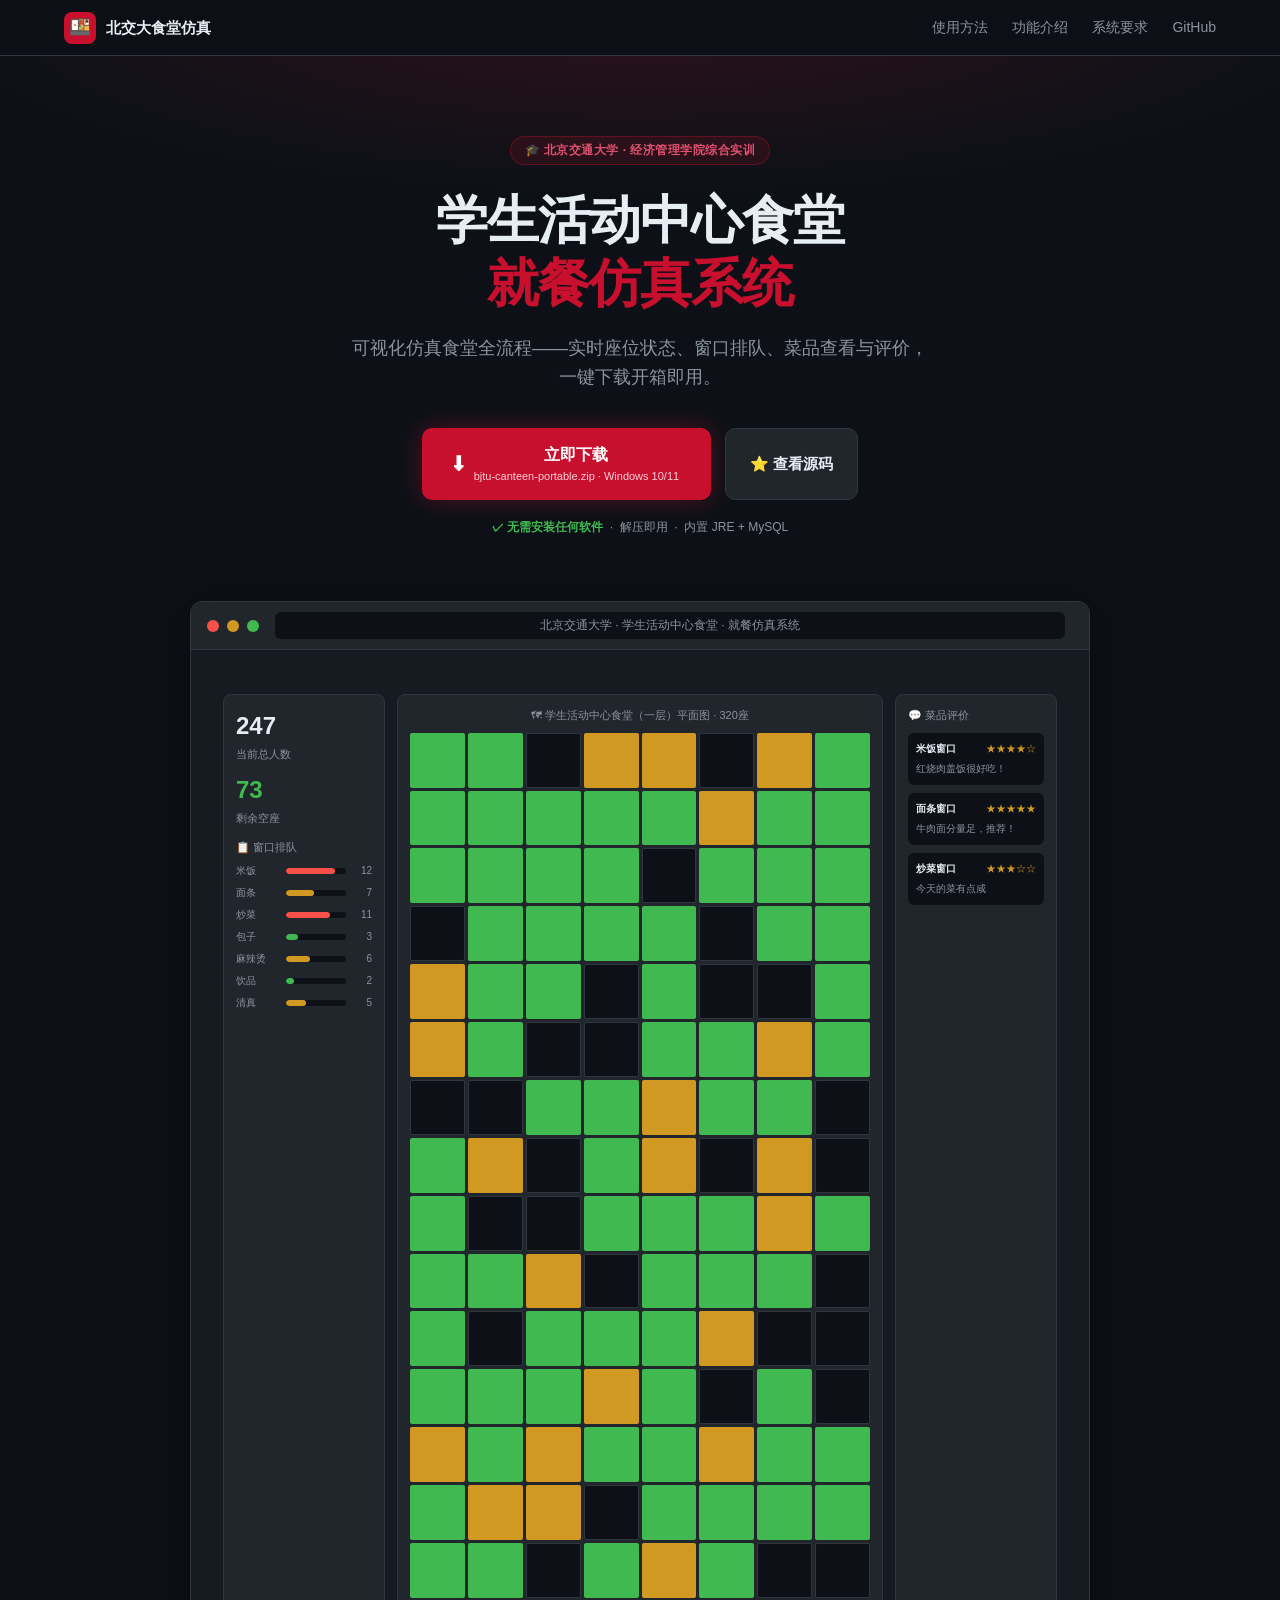
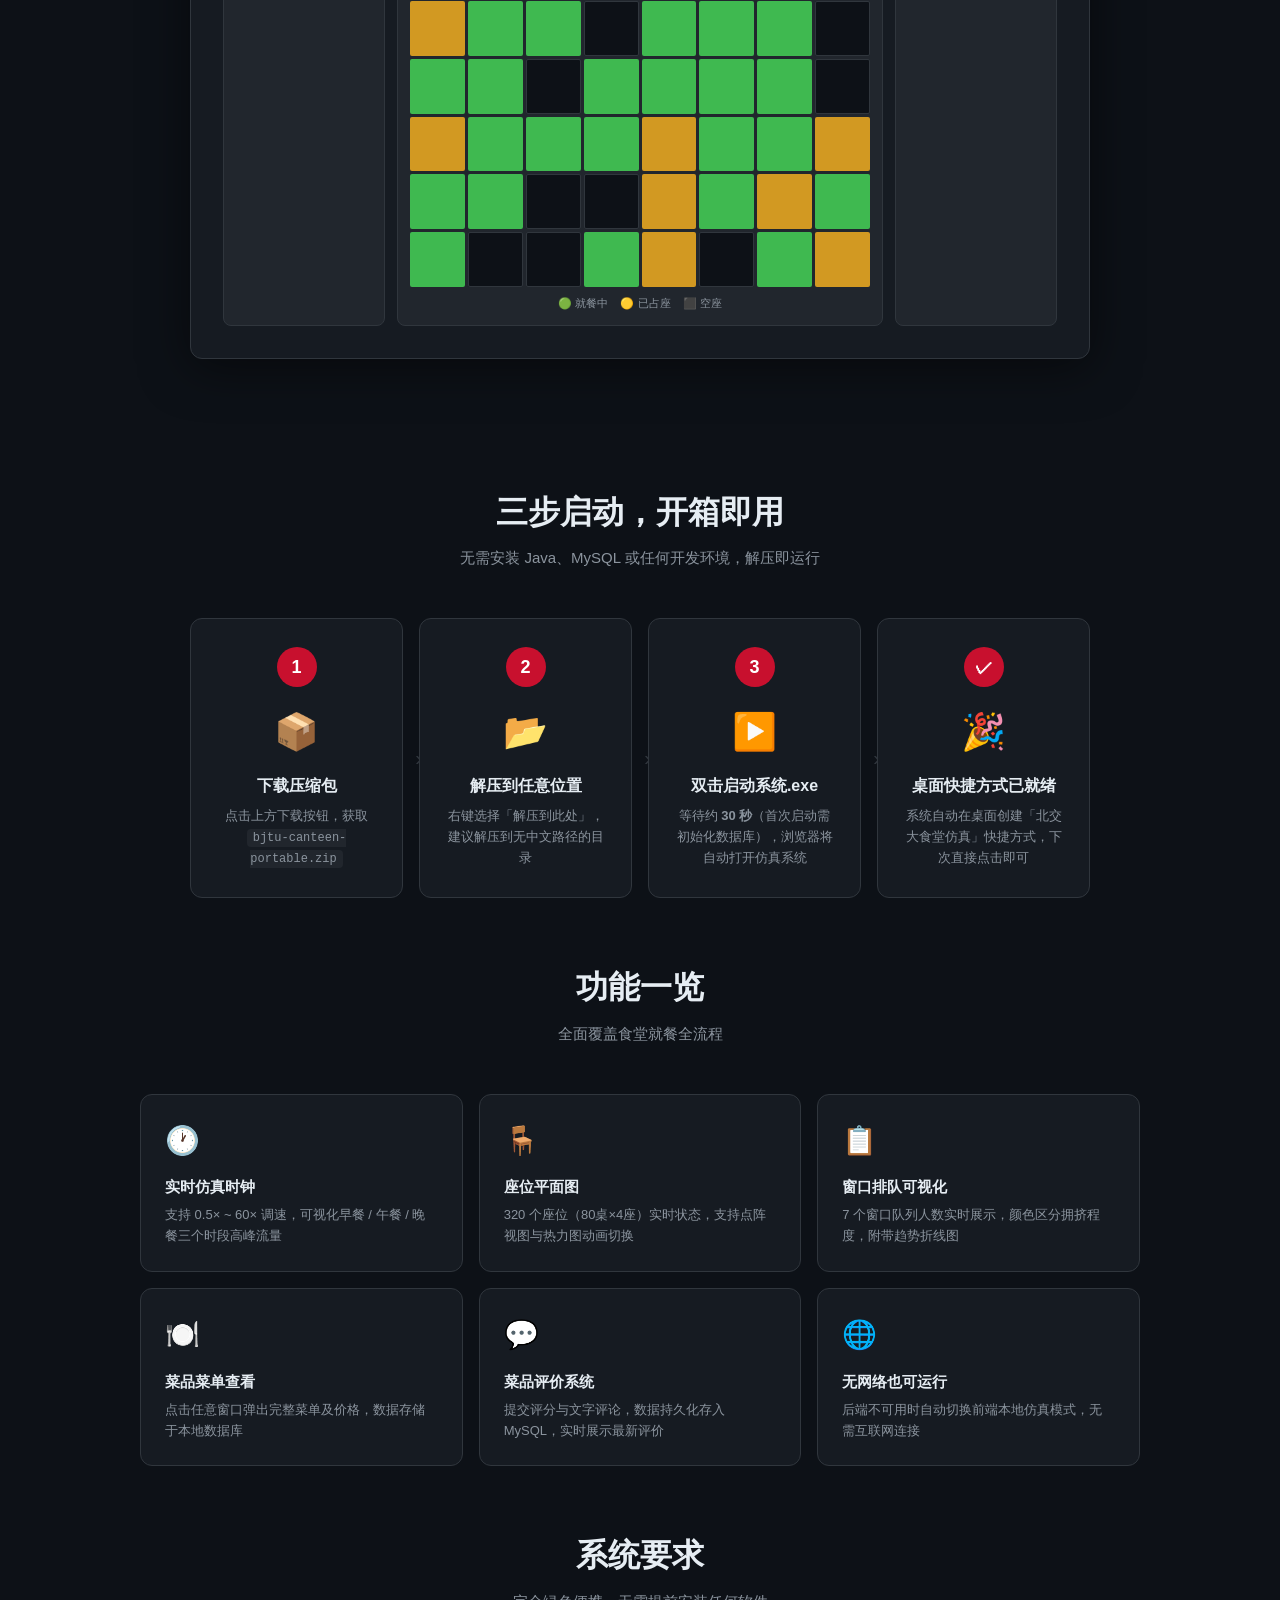
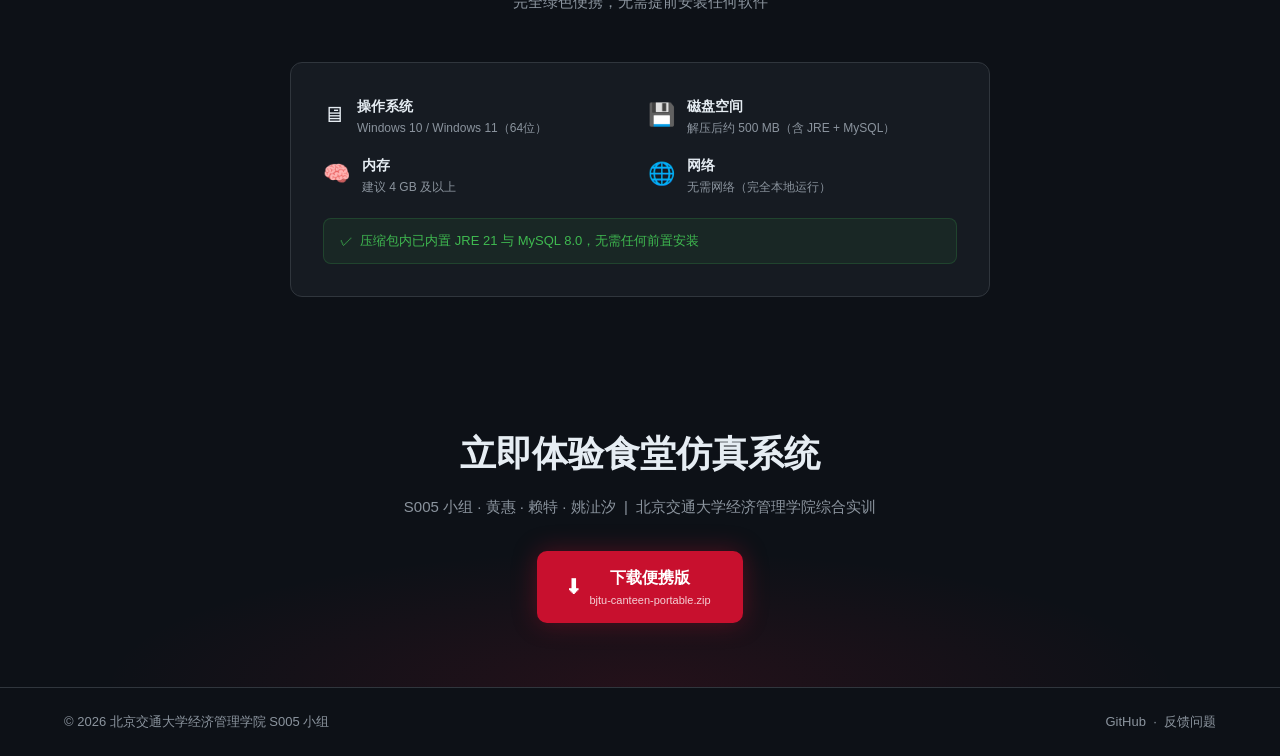
==== docs/index.html @ 31e23d07 "feat: add GitHub Pages download site, C# exe launcher, and Docker/portable deployment - docs/index.h" ====
<!DOCTYPE html>
<html lang="zh-CN">
<head>
<meta charset="UTF-8">
<meta name="viewport" content="width=device-width, initial-scale=1.0">
<title>北京交通大学食堂仿真系统 · 下载</title>
<style>
*, *::before, *::after { box-sizing: border-box; margin: 0; padding: 0; }

:root {
  --red:    #c8102e;
  --red-dk: #a00d25;
  --blue:   #1a3a6b;
  --bg:     #0d1117;
  --bg2:    #161b22;
  --bg3:    #21262d;
  --border: #30363d;
  --text:   #e6edf3;
  --sub:    #8b949e;
  --green:  #3fb950;
  --yellow: #d29922;
}

html { scroll-behavior: smooth; }
body {
  background: var(--bg);
  color: var(--text);
  font-family: -apple-system, "Microsoft YaHei", "PingFang SC", sans-serif;
  line-height: 1.6;
  min-height: 100vh;
}

/* ── 顶部导航 ── */
nav {
  position: sticky; top: 0; z-index: 100;
  background: rgba(13,17,23,0.88);
  backdrop-filter: blur(12px);
  border-bottom: 1px solid var(--border);
  padding: 0 5%;
  display: flex; align-items: center; justify-content: space-between;
  height: 56px;
}
.nav-logo { display: flex; align-items: center; gap: 10px; text-decoration: none; }
.nav-logo-icon {
  width: 32px; height: 32px; border-radius: 8px;
  background: var(--red);
  display: flex; align-items: center; justify-content: center;
  font-size: 18px;
}
.nav-logo-text { font-size: 15px; font-weight: 700; color: var(--text); }
.nav-links { display: flex; gap: 24px; }
.nav-links a { color: var(--sub); text-decoration: none; font-size: 14px; transition: color .2s; }
.nav-links a:hover { color: var(--text); }

/* ── Hero ── */
.hero {
  padding: 80px 5% 64px;
  text-align: center;
  background: radial-gradient(ellipse 80% 50% at 50% -10%, rgba(200,16,46,0.18) 0%, transparent 70%);
}
.hero-badge {
  display: inline-flex; align-items: center; gap: 6px;
  background: rgba(200,16,46,0.12);
  border: 1px solid rgba(200,16,46,0.35);
  color: #e05070;
  padding: 4px 14px; border-radius: 20px;
  font-size: 12px; font-weight: 600; letter-spacing: .5px;
  margin-bottom: 24px;
}
.hero h1 {
  font-size: clamp(28px, 5vw, 52px);
  font-weight: 800;
  letter-spacing: -1px;
  line-height: 1.2;
  margin-bottom: 20px;
}
.hero h1 span { color: var(--red); }
.hero-sub {
  color: var(--sub);
  font-size: clamp(14px, 2vw, 18px);
  max-width: 580px; margin: 0 auto 36px;
}
.hero-actions { display: flex; gap: 14px; justify-content: center; flex-wrap: wrap; }

.btn-dl {
  display: inline-flex; align-items: center; gap: 10px;
  background: var(--red);
  color: #fff;
  padding: 14px 32px; border-radius: 10px;
  font-size: 16px; font-weight: 700;
  text-decoration: none;
  transition: background .2s, transform .15s, box-shadow .2s;
  box-shadow: 0 0 24px rgba(200,16,46,0.35);
}
.btn-dl:hover {
  background: var(--red-dk);
  transform: translateY(-2px);
  box-shadow: 0 4px 32px rgba(200,16,46,0.5);
}
.btn-dl .dl-icon { font-size: 20px; }
.btn-dl small { display: block; font-size: 11px; font-weight: 400; opacity: .8; margin-top: 1px; }

.btn-src {
  display: inline-flex; align-items: center; gap: 8px;
  background: var(--bg3);
  border: 1px solid var(--border);
  color: var(--text);
  padding: 14px 24px; border-radius: 10px;
  font-size: 15px; font-weight: 600;
  text-decoration: none;
  transition: background .2s, border-color .2s;
}
.btn-src:hover { background: #2d333b; border-color: #58a6ff; }

.hero-note {
  margin-top: 18px;
  color: var(--sub); font-size: 12px;
}
.hero-note span { color: var(--green); font-weight: 600; }

/* ── 截图 / 预览区 ── */
.preview {
  padding: 0 5% 64px;
  display: flex; justify-content: center;
}
.preview-wrap {
  width: 100%; max-width: 900px;
  border: 1px solid var(--border);
  border-radius: 12px;
  overflow: hidden;
  background: var(--bg2);
  box-shadow: 0 8px 48px rgba(0,0,0,0.5);
}
.preview-bar {
  background: var(--bg3);
  padding: 10px 16px;
  display: flex; align-items: center; gap: 8px;
  border-bottom: 1px solid var(--border);
}
.dot-red   { width: 12px; height: 12px; border-radius: 50%; background: #f85149; }
.dot-yel   { width: 12px; height: 12px; border-radius: 50%; background: #d29922; }
.dot-grn   { width: 12px; height: 12px; border-radius: 50%; background: #3fb950; }
.preview-url {
  flex: 1; background: var(--bg); border-radius: 6px;
  padding: 4px 12px; font-size: 12px; color: var(--sub);
  text-align: center; margin: 0 8px;
}
.preview-body {
  padding: 32px;
  font-size: 13px; color: var(--sub);
  text-align: center;
}
.sim-demo {
  display: grid;
  grid-template-columns: 1fr 3fr 1fr;
  gap: 12px; margin-top: 12px;
  text-align: left;
}
.demo-panel {
  background: var(--bg3);
  border: 1px solid var(--border);
  border-radius: 8px; padding: 12px;
}
.demo-stat { margin-bottom: 8px; }
.demo-stat .num { font-size: 24px; font-weight: 800; color: var(--text); }
.demo-stat .lbl { font-size: 11px; color: var(--sub); }
.demo-seats {
  display: grid; grid-template-columns: repeat(8, 1fr); gap: 3px; margin-top: 4px;
}
.seat {
  width: 100%; aspect-ratio: 1;
  border-radius: 2px;
  background: var(--bg);
}
.seat.d { background: #3fb950; }
.seat.r { background: #d29922; }
.seat.e { background: var(--bg); border: 1px solid var(--border); }
.demo-queue { display: flex; flex-direction: column; gap: 6px; margin-top: 6px; }
.q-item { display: flex; align-items: center; gap: 6px; }
.q-bar-wrap { flex: 1; background: var(--bg); border-radius: 3px; height: 6px; overflow: hidden; }
.q-bar { height: 100%; border-radius: 3px; }
.q-bar.low    { background: var(--green); }
.q-bar.medium { background: var(--yellow); }
.q-bar.high   { background: #f85149; }
.q-name { font-size: 10px; color: var(--sub); width: 44px; flex-shrink: 0; }
.q-cnt  { font-size: 10px; color: var(--sub); width: 20px; text-align: right; flex-shrink: 0; }

/* ── 步骤 ── */
.steps-section { padding: 64px 5%; }
.section-title {
  text-align: center;
  font-size: clamp(20px, 3vw, 32px);
  font-weight: 800;
  margin-bottom: 8px;
}
.section-sub { text-align: center; color: var(--sub); font-size: 15px; margin-bottom: 48px; }

.steps {
  display: flex; gap: 16px; justify-content: center; flex-wrap: wrap;
  max-width: 900px; margin: 0 auto;
}
.step {
  flex: 1; min-width: 200px; max-width: 260px;
  background: var(--bg2); border: 1px solid var(--border);
  border-radius: 12px; padding: 28px 24px;
  text-align: center; position: relative;
  transition: border-color .2s, transform .2s;
}
.step:hover { border-color: var(--red); transform: translateY(-4px); }
.step-num {
  width: 40px; height: 40px; border-radius: 50%;
  background: var(--red); color: #fff;
  font-size: 18px; font-weight: 800;
  display: flex; align-items: center; justify-content: center;
  margin: 0 auto 16px;
}
.step-icon { font-size: 36px; margin-bottom: 12px; }
.step h3 { font-size: 16px; font-weight: 700; margin-bottom: 8px; }
.step p { font-size: 13px; color: var(--sub); }
.step-arrow {
  position: absolute; right: -20px; top: 50%;
  transform: translateY(-50%);
  color: var(--border); font-size: 20px; font-weight: 300;
  pointer-events: none;
}

/* ── 功能特性 ── */
.features-section { padding: 0 5% 64px; }
.features {
  display: grid; grid-template-columns: repeat(auto-fit, minmax(240px, 1fr));
  gap: 16px; max-width: 1000px; margin: 0 auto;
}
.feat {
  background: var(--bg2); border: 1px solid var(--border);
  border-radius: 12px; padding: 24px;
  transition: border-color .2s;
}
.feat:hover { border-color: rgba(200,16,46,0.5); }
.feat-icon { font-size: 28px; margin-bottom: 12px; }
.feat h3 { font-size: 15px; font-weight: 700; margin-bottom: 6px; }
.feat p { font-size: 13px; color: var(--sub); }

/* ── 系统要求 ── */
.req-section { padding: 0 5% 64px; }
.req-box {
  max-width: 700px; margin: 0 auto;
  background: var(--bg2); border: 1px solid var(--border);
  border-radius: 12px; padding: 32px;
}
.req-grid { display: grid; grid-template-columns: 1fr 1fr; gap: 16px; }
.req-item { display: flex; align-items: flex-start; gap: 12px; }
.req-item .ico { font-size: 22px; flex-shrink: 0; margin-top: 2px; }
.req-item h4 { font-size: 14px; font-weight: 700; margin-bottom: 2px; }
.req-item p { font-size: 12px; color: var(--sub); }
.req-note {
  margin-top: 20px; padding: 12px 16px;
  background: rgba(63,185,80,0.08); border: 1px solid rgba(63,185,80,0.2);
  border-radius: 8px; font-size: 13px; color: var(--green);
  display: flex; align-items: center; gap: 8px;
}

/* ── 底部 CTA ── */
.cta-section {
  padding: 64px 5%; text-align: center;
  background: radial-gradient(ellipse 60% 60% at 50% 100%, rgba(200,16,46,0.12) 0%, transparent 70%);
}
.cta-section h2 { font-size: clamp(22px, 3.5vw, 36px); font-weight: 800; margin-bottom: 12px; }
.cta-section p { color: var(--sub); font-size: 15px; margin-bottom: 32px; }

/* ── Footer ── */
footer {
  border-top: 1px solid var(--border);
  padding: 24px 5%;
  display: flex; align-items: center; justify-content: space-between;
  flex-wrap: wrap; gap: 12px;
  color: var(--sub); font-size: 13px;
}
footer a { color: var(--sub); text-decoration: none; }
footer a:hover { color: var(--text); }

@media (max-width: 640px) {
  .steps { flex-direction: column; align-items: center; }
  .step-arrow { display: none; }
  .req-grid { grid-template-columns: 1fr; }
  .sim-demo { grid-template-columns: 1fr; }
  nav .nav-links { display: none; }
}
</style>
</head>
<body>

<!-- ── 导航 ── -->
<nav>
  <a class="nav-logo" href="#">
    <div class="nav-logo-icon">🍱</div>
    <span class="nav-logo-text">北交大食堂仿真</span>
  </a>
  <div class="nav-links">
    <a href="#steps">使用方法</a>
    <a href="#features">功能介绍</a>
    <a href="#requirements">系统要求</a>
    <a href="https://github.com/huih99061-source/bjtu-canteen" target="_blank">GitHub</a>
  </div>
</nav>

<!-- ── Hero ── -->
<section class="hero">
  <div class="hero-badge">🎓 北京交通大学 · 经济管理学院综合实训</div>
  <h1>学生活动中心食堂<br><span>就餐仿真系统</span></h1>
  <p class="hero-sub">可视化仿真食堂全流程——实时座位状态、窗口排队、菜品查看与评价，一键下载开箱即用。</p>

  <div class="hero-actions">
    <a class="btn-dl"
       href="https://github.com/huih99061-source/bjtu-canteen/releases/latest/download/bjtu-canteen-portable.zip"
       id="downloadBtn">
      <span class="dl-icon">⬇</span>
      <span>
        立即下载
        <small>bjtu-canteen-portable.zip · Windows 10/11</small>
      </span>
    </a>
    <a class="btn-src"
       href="https://github.com/huih99061-source/bjtu-canteen"
       target="_blank">
      ⭐ 查看源码
    </a>
  </div>

  <p class="hero-note">
    <span>✓ 无需安装任何软件</span> &nbsp;·&nbsp;
    解压即用 &nbsp;·&nbsp;
    内置 JRE + MySQL
  </p>
</section>

<!-- ── 系统预览 ── -->
<div class="preview">
  <div class="preview-wrap">
    <div class="preview-bar">
      <div class="dot-red"></div>
      <div class="dot-yel"></div>
      <div class="dot-grn"></div>
      <div class="preview-url">北京交通大学 · 学生活动中心食堂 · 就餐仿真系统</div>
    </div>
    <div class="preview-body">
      <div class="sim-demo">
        <!-- 左侧统计 -->
        <div class="demo-panel">
          <div class="demo-stat">
            <div class="num">247</div>
            <div class="lbl">当前总人数</div>
          </div>
          <div class="demo-stat">
            <div class="num" style="color:var(--green)">73</div>
            <div class="lbl">剩余空座</div>
          </div>
          <div style="font-size:11px;color:var(--sub);margin:12px 0 6px">📋 窗口排队</div>
          <div class="demo-queue">
            <div class="q-item"><span class="q-name">米饭</span><div class="q-bar-wrap"><div class="q-bar high" style="width:82%"></div></div><span class="q-cnt">12</span></div>
            <div class="q-item"><span class="q-name">面条</span><div class="q-bar-wrap"><div class="q-bar medium" style="width:47%"></div></div><span class="q-cnt">7</span></div>
            <div class="q-item"><span class="q-name">炒菜</span><div class="q-bar-wrap"><div class="q-bar high" style="width:73%"></div></div><span class="q-cnt">11</span></div>
            <div class="q-item"><span class="q-name">包子</span><div class="q-bar-wrap"><div class="q-bar low" style="width:20%"></div></div><span class="q-cnt">3</span></div>
            <div class="q-item"><span class="q-name">麻辣烫</span><div class="q-bar-wrap"><div class="q-bar medium" style="width:40%"></div></div><span class="q-cnt">6</span></div>
            <div class="q-item"><span class="q-name">饮品</span><div class="q-bar-wrap"><div class="q-bar low" style="width:13%"></div></div><span class="q-cnt">2</span></div>
            <div class="q-item"><span class="q-name">清真</span><div class="q-bar-wrap"><div class="q-bar medium" style="width:33%"></div></div><span class="q-cnt">5</span></div>
          </div>
        </div>

        <!-- 中间座位图 -->
        <div class="demo-panel">
          <div style="font-size:11px;color:var(--sub);margin-bottom:8px;text-align:center">
            🗺 学生活动中心食堂（一层）平面图 · 320座
          </div>
          <div class="demo-seats" id="demoSeats"></div>
          <div style="margin-top:8px;display:flex;gap:12px;justify-content:center;font-size:11px;color:var(--sub)">
            <span>🟢 就餐中</span>
            <span>🟡 已占座</span>
            <span>⬛ 空座</span>
          </div>
        </div>

        <!-- 右侧评价 -->
        <div class="demo-panel">
          <div style="font-size:11px;color:var(--sub);margin-bottom:8px">💬 菜品评价</div>
          <div style="background:var(--bg);border-radius:6px;padding:8px;margin-bottom:8px">
            <div style="display:flex;justify-content:space-between;font-size:10px">
              <span style="color:var(--text);font-weight:700">米饭窗口</span>
              <span style="color:var(--yellow)">★★★★☆</span>
            </div>
            <div style="font-size:10px;color:var(--sub);margin-top:4px">红烧肉盖饭很好吃！</div>
          </div>
          <div style="background:var(--bg);border-radius:6px;padding:8px;margin-bottom:8px">
            <div style="display:flex;justify-content:space-between;font-size:10px">
              <span style="color:var(--text);font-weight:700">面条窗口</span>
              <span style="color:var(--yellow)">★★★★★</span>
            </div>
            <div style="font-size:10px;color:var(--sub);margin-top:4px">牛肉面分量足，推荐！</div>
          </div>
          <div style="background:var(--bg);border-radius:6px;padding:8px;">
            <div style="display:flex;justify-content:space-between;font-size:10px">
              <span style="color:var(--text);font-weight:700">炒菜窗口</span>
              <span style="color:var(--yellow)">★★★☆☆</span>
            </div>
            <div style="font-size:10px;color:var(--sub);margin-top:4px">今天的菜有点咸</div>
          </div>
        </div>
      </div>
    </div>
  </div>
</div>

<!-- ── 步骤 ── -->
<section class="steps-section" id="steps">
  <h2 class="section-title">三步启动，开箱即用</h2>
  <p class="section-sub">无需安装 Java、MySQL 或任何开发环境，解压即运行</p>

  <div class="steps">
    <div class="step">
      <div class="step-num">1</div>
      <div class="step-icon">📦</div>
      <h3>下载压缩包</h3>
      <p>点击上方下载按钮，获取 <code style="background:var(--bg3);padding:2px 6px;border-radius:4px;font-size:12px">bjtu-canteen-portable.zip</code></p>
      <span class="step-arrow">›</span>
    </div>
    <div class="step">
      <div class="step-num">2</div>
      <div class="step-icon">📂</div>
      <h3>解压到任意位置</h3>
      <p>右键选择「解压到此处」，建议解压到无中文路径的目录</p>
      <span class="step-arrow">›</span>
    </div>
    <div class="step">
      <div class="step-num">3</div>
      <div class="step-icon">▶️</div>
      <h3>双击启动系统.exe</h3>
      <p>等待约 <strong>30 秒</strong>（首次启动需初始化数据库），浏览器将自动打开仿真系统</p>
      <span class="step-arrow">›</span>
    </div>
    <div class="step">
      <div class="step-num">✓</div>
      <div class="step-icon">🎉</div>
      <h3>桌面快捷方式已就绪</h3>
      <p>系统自动在桌面创建「北交大食堂仿真」快捷方式，下次直接点击即可</p>
    </div>
  </div>
</section>

<!-- ── 功能 ── -->
<section class="features-section" id="features">
  <h2 class="section-title">功能一览</h2>
  <p class="section-sub">全面覆盖食堂就餐全流程</p>

  <div class="features">
    <div class="feat">
      <div class="feat-icon">🕐</div>
      <h3>实时仿真时钟</h3>
      <p>支持 0.5× ~ 60× 调速，可视化早餐 / 午餐 / 晚餐三个时段高峰流量</p>
    </div>
    <div class="feat">
      <div class="feat-icon">🪑</div>
      <h3>座位平面图</h3>
      <p>320 个座位（80桌×4座）实时状态，支持点阵视图与热力图动画切换</p>
    </div>
    <div class="feat">
      <div class="feat-icon">📋</div>
      <h3>窗口排队可视化</h3>
      <p>7 个窗口队列人数实时展示，颜色区分拥挤程度，附带趋势折线图</p>
    </div>
    <div class="feat">
      <div class="feat-icon">🍽️</div>
      <h3>菜品菜单查看</h3>
      <p>点击任意窗口弹出完整菜单及价格，数据存储于本地数据库</p>
    </div>
    <div class="feat">
      <div class="feat-icon">💬</div>
      <h3>菜品评价系统</h3>
      <p>提交评分与文字评论，数据持久化存入 MySQL，实时展示最新评价</p>
    </div>
    <div class="feat">
      <div class="feat-icon">🌐</div>
      <h3>无网络也可运行</h3>
      <p>后端不可用时自动切换前端本地仿真模式，无需互联网连接</p>
    </div>
  </div>
</section>

<!-- ── 系统要求 ── -->
<section class="req-section" id="requirements">
  <h2 class="section-title">系统要求</h2>
  <p class="section-sub">完全绿色便携，无需提前安装任何软件</p>

  <div class="req-box">
    <div class="req-grid">
      <div class="req-item">
        <span class="ico">🖥</span>
        <div>
          <h4>操作系统</h4>
          <p>Windows 10 / Windows 11（64位）</p>
        </div>
      </div>
      <div class="req-item">
        <span class="ico">💾</span>
        <div>
          <h4>磁盘空间</h4>
          <p>解压后约 500 MB（含 JRE + MySQL）</p>
        </div>
      </div>
      <div class="req-item">
        <span class="ico">🧠</span>
        <div>
          <h4>内存</h4>
          <p>建议 4 GB 及以上</p>
        </div>
      </div>
      <div class="req-item">
        <span class="ico">🌐</span>
        <div>
          <h4>网络</h4>
          <p>无需网络（完全本地运行）</p>
        </div>
      </div>
    </div>
    <div class="req-note">
      ✓ &nbsp;压缩包内已内置 JRE 21 与 MySQL 8.0，无需任何前置安装
    </div>
  </div>
</section>

<!-- ── 底部 CTA ── -->
<section class="cta-section">
  <h2>立即体验食堂仿真系统</h2>
  <p>S005 小组 · 黄惠 · 赖特 · 姚沚汐 &nbsp;|&nbsp; 北京交通大学经济管理学院综合实训</p>
  <a class="btn-dl"
     href="https://github.com/huih99061-source/bjtu-canteen/releases/latest/download/bjtu-canteen-portable.zip">
    <span class="dl-icon">⬇</span>
    <span>
      下载便携版
      <small>bjtu-canteen-portable.zip</small>
    </span>
  </a>
</section>

<!-- ── Footer ── -->
<footer>
  <span>© 2026 北京交通大学经济管理学院 S005 小组</span>
  <span>
    <a href="https://github.com/huih99061-source/bjtu-canteen" target="_blank">GitHub</a>
    &nbsp;·&nbsp;
    <a href="https://github.com/huih99061-source/bjtu-canteen/issues" target="_blank">反馈问题</a>
  </span>
</footer>

<script>
// 生成示意座位图
(function() {
  const el = document.getElementById('demoSeats');
  if (!el) return;
  const statuses = [];
  for (let i = 0; i < 160; i++) {
    const r = Math.random();
    statuses.push(r < 0.55 ? 'd' : r < 0.72 ? 'r' : 'e');
  }
  el.innerHTML = statuses.map(s => `<div class="seat ${s}"></div>`).join('');
})();

// 下载按钮点击统计（可选）
document.querySelectorAll('.btn-dl').forEach(btn => {
  btn.addEventListener('click', () => {
    // 可在此接入 GA/统计埋点
  });
});
</script>

</body>
</html>
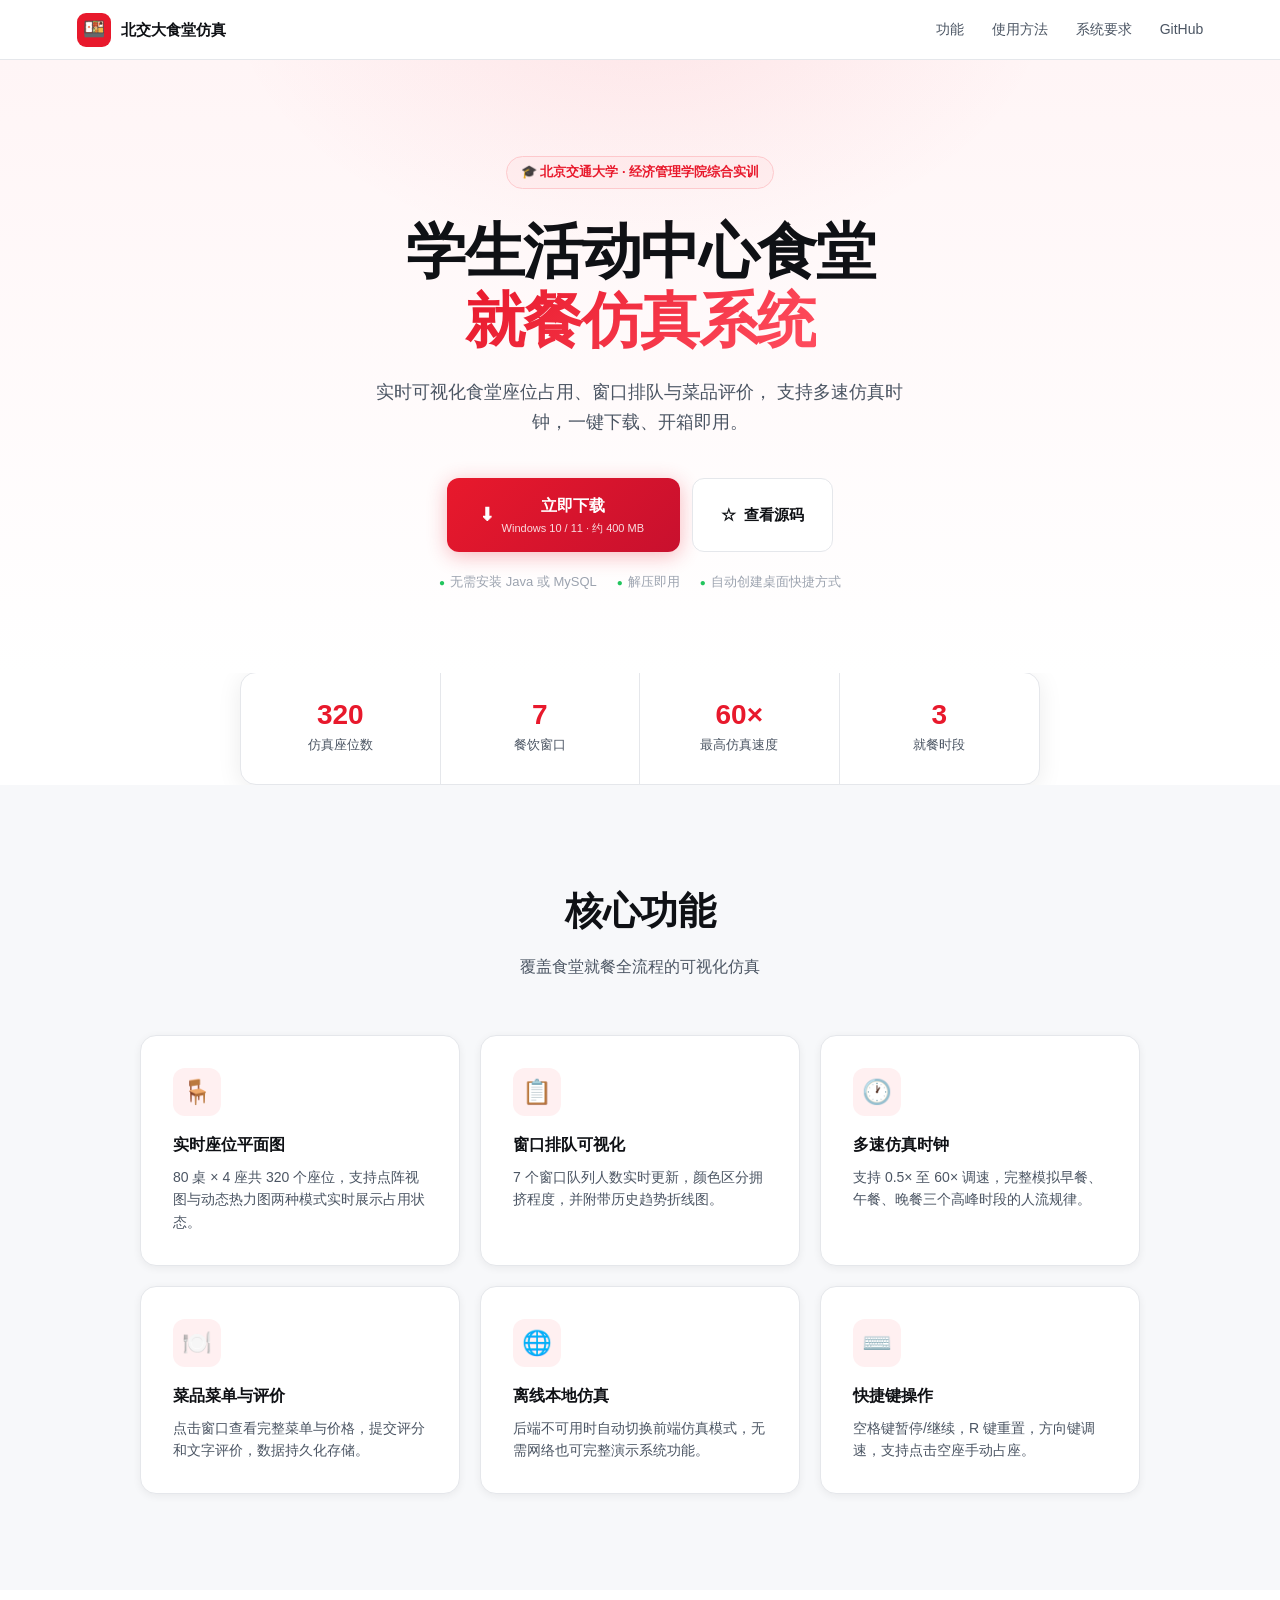
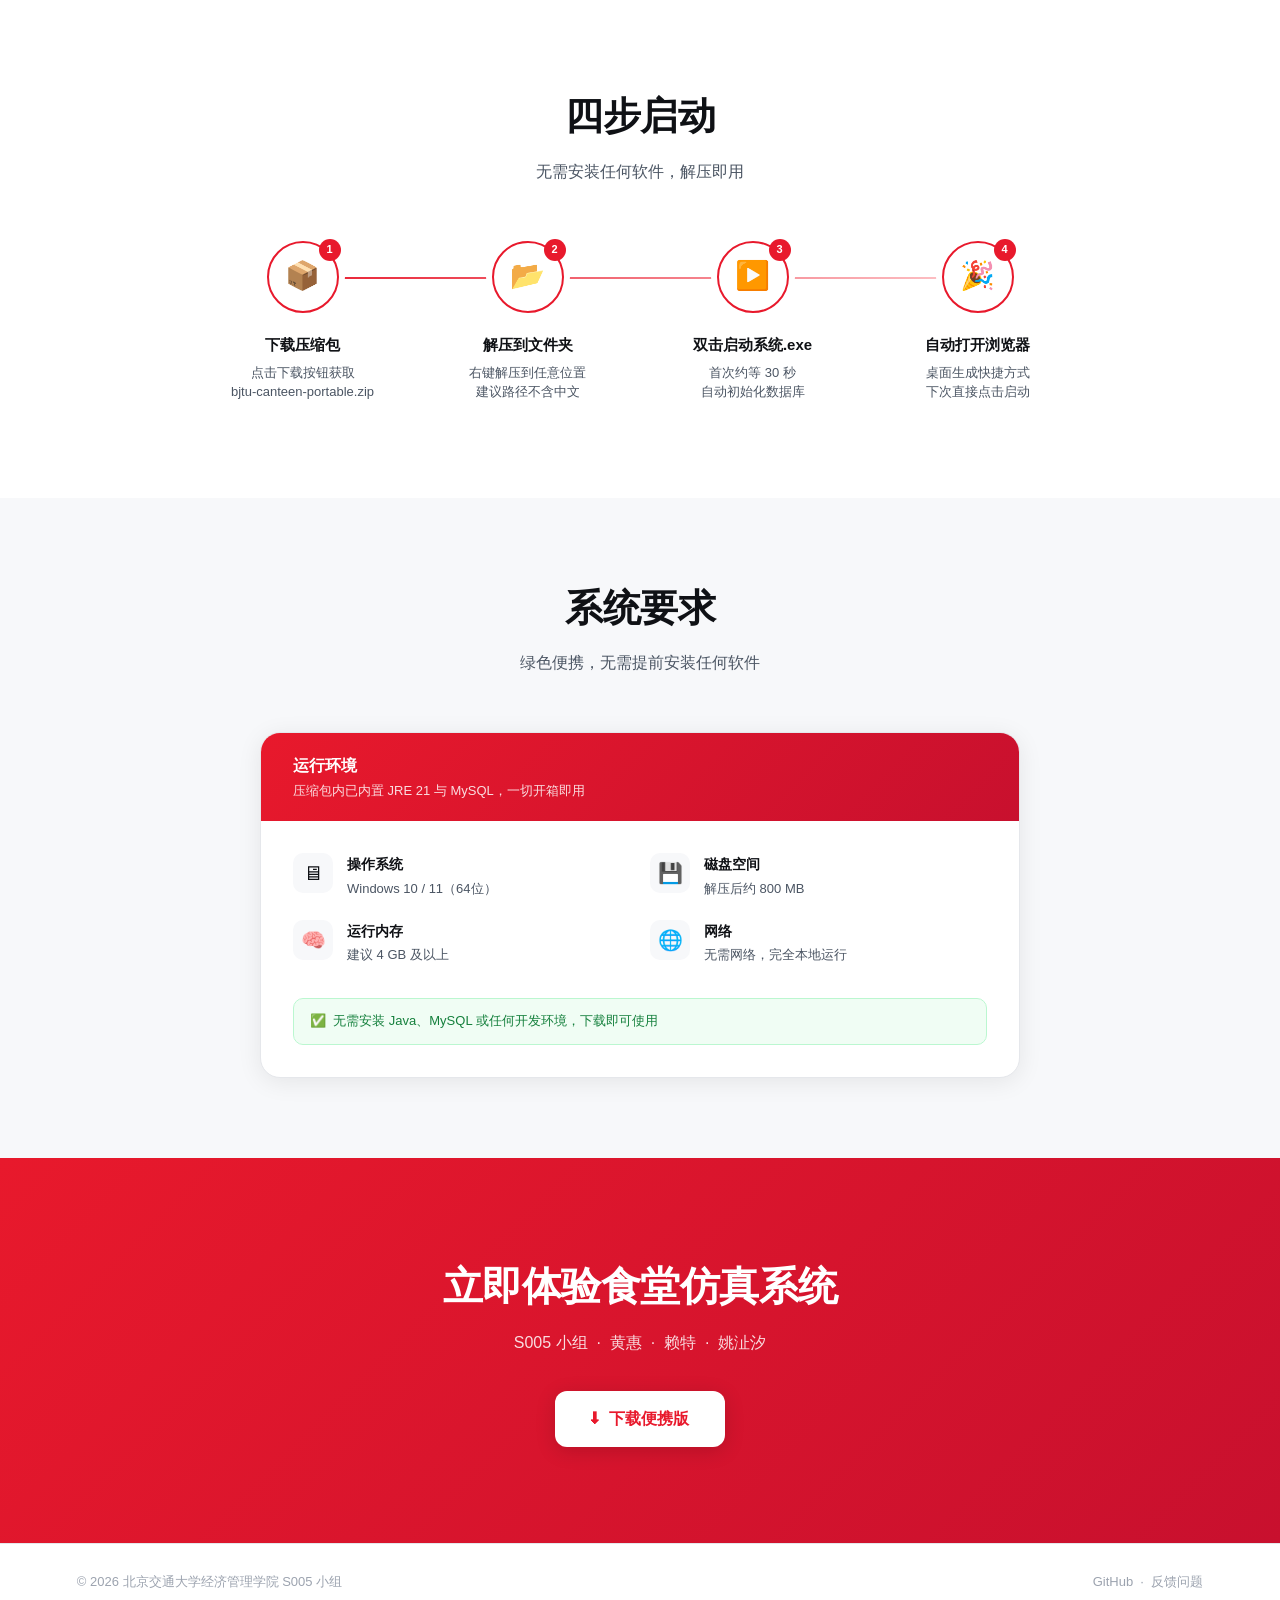
==== commit 9bd70527: "redesign: cleaner white theme for GitHub Pages landing page Co-Authored-By: Claude Sonnet 4.6 <norep" ====
--- a/docs/index.html
+++ b/docs/index.html
@@ -3,544 +3,519 @@
 <head>
 <meta charset="UTF-8">
 <meta name="viewport" content="width=device-width, initial-scale=1.0">
-<title>北京交通大学食堂仿真系统 · 下载</title>
+<title>北交大食堂仿真系统</title>
 <style>
 *, *::before, *::after { box-sizing: border-box; margin: 0; padding: 0; }
 
 :root {
-  --red:    #c8102e;
-  --red-dk: #a00d25;
-  --blue:   #1a3a6b;
-  --bg:     #0d1117;
-  --bg2:    #161b22;
-  --bg3:    #21262d;
-  --border: #30363d;
-  --text:   #e6edf3;
-  --sub:    #8b949e;
-  --green:  #3fb950;
-  --yellow: #d29922;
+  --red: #e8192c;
+  --red2: #ff4d5e;
+  --bg: #ffffff;
+  --bg2: #f7f8fa;
+  --bg3: #eef0f4;
+  --text: #0f1115;
+  --text2: #4b5563;
+  --text3: #9ca3af;
+  --border: #e5e7eb;
+  --shadow: 0 4px 24px rgba(0,0,0,0.08);
+  --shadow2: 0 2px 8px rgba(0,0,0,0.06);
 }
 
 html { scroll-behavior: smooth; }
 body {
   background: var(--bg);
   color: var(--text);
-  font-family: -apple-system, "Microsoft YaHei", "PingFang SC", sans-serif;
+  font-family: -apple-system, "PingFang SC", "Microsoft YaHei", "Helvetica Neue", sans-serif;
   line-height: 1.6;
-  min-height: 100vh;
-}
-
-/* ── 顶部导航 ── */
+  -webkit-font-smoothing: antialiased;
+}
+
+/* ── 导航 ── */
 nav {
   position: sticky; top: 0; z-index: 100;
-  background: rgba(13,17,23,0.88);
-  backdrop-filter: blur(12px);
+  background: rgba(255,255,255,0.9);
+  backdrop-filter: blur(16px);
   border-bottom: 1px solid var(--border);
-  padding: 0 5%;
+  padding: 0 6%;
   display: flex; align-items: center; justify-content: space-between;
-  height: 56px;
-}
-.nav-logo { display: flex; align-items: center; gap: 10px; text-decoration: none; }
-.nav-logo-icon {
-  width: 32px; height: 32px; border-radius: 8px;
+  height: 60px;
+}
+.nav-brand {
+  display: flex; align-items: center; gap: 10px;
+  text-decoration: none; color: var(--text);
+  font-weight: 700; font-size: 15px;
+}
+.nav-logo {
+  width: 34px; height: 34px; border-radius: 9px;
   background: var(--red);
   display: flex; align-items: center; justify-content: center;
   font-size: 18px;
 }
-.nav-logo-text { font-size: 15px; font-weight: 700; color: var(--text); }
-.nav-links { display: flex; gap: 24px; }
-.nav-links a { color: var(--sub); text-decoration: none; font-size: 14px; transition: color .2s; }
+.nav-links { display: flex; gap: 28px; }
+.nav-links a {
+  color: var(--text2); text-decoration: none;
+  font-size: 14px; font-weight: 500;
+  transition: color .15s;
+}
 .nav-links a:hover { color: var(--text); }
 
 /* ── Hero ── */
 .hero {
-  padding: 80px 5% 64px;
+  padding: 96px 6% 80px;
   text-align: center;
-  background: radial-gradient(ellipse 80% 50% at 50% -10%, rgba(200,16,46,0.18) 0%, transparent 70%);
-}
-.hero-badge {
+  background: linear-gradient(180deg, #fff5f6 0%, #ffffff 100%);
+  position: relative; overflow: hidden;
+}
+.hero::before {
+  content: '';
+  position: absolute; inset: 0;
+  background:
+    radial-gradient(ellipse 600px 400px at 50% -80px, rgba(232,25,44,0.08) 0%, transparent 70%);
+  pointer-events: none;
+}
+.hero-tag {
   display: inline-flex; align-items: center; gap: 6px;
-  background: rgba(200,16,46,0.12);
-  border: 1px solid rgba(200,16,46,0.35);
-  color: #e05070;
-  padding: 4px 14px; border-radius: 20px;
-  font-size: 12px; font-weight: 600; letter-spacing: .5px;
-  margin-bottom: 24px;
+  background: #fff0f1; border: 1px solid #fecdd0;
+  color: var(--red); border-radius: 20px;
+  padding: 5px 14px; font-size: 13px; font-weight: 600;
+  margin-bottom: 28px;
 }
 .hero h1 {
-  font-size: clamp(28px, 5vw, 52px);
-  font-weight: 800;
-  letter-spacing: -1px;
-  line-height: 1.2;
-  margin-bottom: 20px;
-}
-.hero h1 span { color: var(--red); }
-.hero-sub {
-  color: var(--sub);
-  font-size: clamp(14px, 2vw, 18px);
-  max-width: 580px; margin: 0 auto 36px;
-}
-.hero-actions { display: flex; gap: 14px; justify-content: center; flex-wrap: wrap; }
-
-.btn-dl {
+  font-size: clamp(32px, 5.5vw, 60px);
+  font-weight: 800; letter-spacing: -1.5px;
+  line-height: 1.15; color: var(--text);
+  margin-bottom: 22px;
+}
+.hero h1 em {
+  font-style: normal; color: var(--red);
+  background: linear-gradient(135deg, var(--red) 0%, var(--red2) 100%);
+  -webkit-background-clip: text; -webkit-text-fill-color: transparent;
+}
+.hero-desc {
+  font-size: clamp(15px, 2vw, 18px);
+  color: var(--text2); max-width: 560px;
+  margin: 0 auto 40px; line-height: 1.7;
+}
+.hero-btns {
+  display: flex; gap: 12px;
+  justify-content: center; flex-wrap: wrap;
+}
+.btn-primary {
   display: inline-flex; align-items: center; gap: 10px;
   background: var(--red);
+  background: linear-gradient(135deg, var(--red) 0%, #c8102e 100%);
+  color: #fff; text-decoration: none;
+  padding: 15px 36px; border-radius: 12px;
+  font-size: 16px; font-weight: 700;
+  box-shadow: 0 4px 20px rgba(232,25,44,0.30);
+  transition: transform .15s, box-shadow .15s;
+}
+.btn-primary:hover {
+  transform: translateY(-2px);
+  box-shadow: 0 8px 28px rgba(232,25,44,0.40);
+}
+.btn-primary .icon { font-size: 18px; }
+.btn-primary small {
+  display: block; font-size: 11px;
+  font-weight: 400; opacity: .85; margin-top: 1px;
+}
+.btn-ghost {
+  display: inline-flex; align-items: center; gap: 8px;
+  background: #fff; border: 1.5px solid var(--border);
+  color: var(--text); text-decoration: none;
+  padding: 15px 28px; border-radius: 12px;
+  font-size: 15px; font-weight: 600;
+  transition: border-color .15s, background .15s;
+}
+.btn-ghost:hover { border-color: #d1d5db; background: var(--bg2); }
+
+.hero-meta {
+  margin-top: 20px;
+  display: flex; justify-content: center; gap: 20px; flex-wrap: wrap;
+  font-size: 13px; color: var(--text3);
+}
+.hero-meta span { display: flex; align-items: center; gap: 5px; }
+.hero-meta .dot { color: #22c55e; font-size: 10px; }
+
+/* ── 数据统计栏 ── */
+.stats-bar {
+  padding: 0 6%;
+  margin-top: -1px;
+}
+.stats-inner {
+  max-width: 800px; margin: 0 auto;
+  background: #fff;
+  border: 1px solid var(--border);
+  border-radius: 16px;
+  box-shadow: var(--shadow);
+  display: grid; grid-template-columns: repeat(4, 1fr);
+  overflow: hidden;
+}
+.stat-item {
+  padding: 28px 20px; text-align: center;
+  border-right: 1px solid var(--border);
+}
+.stat-item:last-child { border-right: none; }
+.stat-num {
+  font-size: 28px; font-weight: 800;
+  color: var(--red); line-height: 1;
+  margin-bottom: 6px;
+}
+.stat-lbl { font-size: 13px; color: var(--text2); }
+
+/* ── 功能展示 ── */
+.features-section { padding: 96px 6%; background: var(--bg2); }
+.section-head { text-align: center; margin-bottom: 56px; }
+.section-head h2 {
+  font-size: clamp(24px, 3.5vw, 38px);
+  font-weight: 800; letter-spacing: -0.5px; margin-bottom: 12px;
+}
+.section-head p { font-size: 16px; color: var(--text2); }
+
+.features-grid {
+  display: grid;
+  grid-template-columns: repeat(auto-fit, minmax(280px, 1fr));
+  gap: 20px; max-width: 1000px; margin: 0 auto;
+}
+.feat-card {
+  background: #fff; border-radius: 16px;
+  padding: 32px; border: 1px solid var(--border);
+  box-shadow: var(--shadow2);
+  transition: transform .2s, box-shadow .2s;
+}
+.feat-card:hover {
+  transform: translateY(-4px);
+  box-shadow: var(--shadow);
+}
+.feat-icon {
+  width: 48px; height: 48px; border-radius: 12px;
+  background: #fff0f1; display: flex; align-items: center;
+  justify-content: center; font-size: 24px;
+  margin-bottom: 16px;
+}
+.feat-card h3 { font-size: 16px; font-weight: 700; margin-bottom: 8px; }
+.feat-card p { font-size: 14px; color: var(--text2); line-height: 1.6; }
+
+/* ── 使用步骤 ── */
+.steps-section { padding: 96px 6%; }
+.steps-grid {
+  display: grid; grid-template-columns: repeat(auto-fit, minmax(200px, 1fr));
+  gap: 0; max-width: 900px; margin: 0 auto;
+  position: relative;
+}
+.steps-grid::after {
+  content: '';
+  position: absolute; top: 36px; left: 10%; right: 10%; height: 2px;
+  background: linear-gradient(90deg, var(--red) 0%, #fecdd0 100%);
+  z-index: 0;
+}
+.step-card {
+  text-align: center; padding: 0 20px;
+  position: relative; z-index: 1;
+}
+.step-circle {
+  width: 72px; height: 72px; border-radius: 50%;
+  background: #fff; border: 2px solid var(--red);
+  display: flex; align-items: center; justify-content: center;
+  font-size: 28px; margin: 0 auto 20px;
+  box-shadow: 0 0 0 6px #fff;
+  position: relative;
+}
+.step-circle .step-n {
+  position: absolute; top: -4px; right: -4px;
+  width: 22px; height: 22px; border-radius: 50%;
+  background: var(--red); color: #fff;
+  font-size: 11px; font-weight: 800;
+  display: flex; align-items: center; justify-content: center;
+}
+.step-card h3 { font-size: 15px; font-weight: 700; margin-bottom: 6px; }
+.step-card p { font-size: 13px; color: var(--text2); line-height: 1.5; }
+
+/* ── 系统要求 ── */
+.req-section { padding: 80px 6%; background: var(--bg2); }
+.req-box {
+  max-width: 760px; margin: 0 auto;
+  background: #fff; border-radius: 20px;
+  border: 1px solid var(--border);
+  overflow: hidden; box-shadow: var(--shadow);
+}
+.req-header {
+  padding: 20px 32px;
+  background: linear-gradient(135deg, var(--red) 0%, #c8102e 100%);
   color: #fff;
-  padding: 14px 32px; border-radius: 10px;
-  font-size: 16px; font-weight: 700;
-  text-decoration: none;
-  transition: background .2s, transform .15s, box-shadow .2s;
-  box-shadow: 0 0 24px rgba(200,16,46,0.35);
-}
-.btn-dl:hover {
-  background: var(--red-dk);
+}
+.req-header h3 { font-size: 16px; font-weight: 700; }
+.req-header p { font-size: 13px; opacity: .85; margin-top: 2px; }
+.req-body { padding: 32px; display: grid; grid-template-columns: 1fr 1fr; gap: 20px; }
+.req-item { display: flex; gap: 14px; align-items: flex-start; }
+.req-item .ico {
+  width: 40px; height: 40px; border-radius: 10px;
+  background: var(--bg2); display: flex;
+  align-items: center; justify-content: center;
+  font-size: 20px; flex-shrink: 0;
+}
+.req-item h4 { font-size: 14px; font-weight: 700; margin-bottom: 3px; }
+.req-item p { font-size: 13px; color: var(--text2); }
+.req-tip {
+  margin: 0 32px 32px;
+  background: #f0fdf4; border: 1px solid #bbf7d0;
+  border-radius: 10px; padding: 12px 16px;
+  font-size: 13px; color: #15803d;
+  display: flex; align-items: center; gap: 8px;
+}
+
+/* ── CTA ── */
+.cta-section {
+  padding: 96px 6%; text-align: center;
+  background: linear-gradient(135deg, var(--red) 0%, #c8102e 100%);
+  color: #fff;
+}
+.cta-section h2 {
+  font-size: clamp(24px, 4vw, 40px);
+  font-weight: 800; letter-spacing: -0.5px; margin-bottom: 12px;
+}
+.cta-section p { font-size: 16px; opacity: .85; margin-bottom: 36px; }
+.btn-white {
+  display: inline-flex; align-items: center; gap: 10px;
+  background: #fff; color: var(--red);
+  text-decoration: none; padding: 15px 36px;
+  border-radius: 12px; font-size: 16px; font-weight: 700;
+  box-shadow: 0 4px 20px rgba(0,0,0,0.15);
+  transition: transform .15s, box-shadow .15s;
+}
+.btn-white:hover {
   transform: translateY(-2px);
-  box-shadow: 0 4px 32px rgba(200,16,46,0.5);
-}
-.btn-dl .dl-icon { font-size: 20px; }
-.btn-dl small { display: block; font-size: 11px; font-weight: 400; opacity: .8; margin-top: 1px; }
-
-.btn-src {
-  display: inline-flex; align-items: center; gap: 8px;
-  background: var(--bg3);
-  border: 1px solid var(--border);
-  color: var(--text);
-  padding: 14px 24px; border-radius: 10px;
-  font-size: 15px; font-weight: 600;
-  text-decoration: none;
-  transition: background .2s, border-color .2s;
-}
-.btn-src:hover { background: #2d333b; border-color: #58a6ff; }
-
-.hero-note {
-  margin-top: 18px;
-  color: var(--sub); font-size: 12px;
-}
-.hero-note span { color: var(--green); font-weight: 600; }
-
-/* ── 截图 / 预览区 ── */
-.preview {
-  padding: 0 5% 64px;
-  display: flex; justify-content: center;
-}
-.preview-wrap {
-  width: 100%; max-width: 900px;
-  border: 1px solid var(--border);
-  border-radius: 12px;
-  overflow: hidden;
-  background: var(--bg2);
-  box-shadow: 0 8px 48px rgba(0,0,0,0.5);
-}
-.preview-bar {
-  background: var(--bg3);
-  padding: 10px 16px;
-  display: flex; align-items: center; gap: 8px;
-  border-bottom: 1px solid var(--border);
-}
-.dot-red   { width: 12px; height: 12px; border-radius: 50%; background: #f85149; }
-.dot-yel   { width: 12px; height: 12px; border-radius: 50%; background: #d29922; }
-.dot-grn   { width: 12px; height: 12px; border-radius: 50%; background: #3fb950; }
-.preview-url {
-  flex: 1; background: var(--bg); border-radius: 6px;
-  padding: 4px 12px; font-size: 12px; color: var(--sub);
-  text-align: center; margin: 0 8px;
-}
-.preview-body {
-  padding: 32px;
-  font-size: 13px; color: var(--sub);
-  text-align: center;
-}
-.sim-demo {
-  display: grid;
-  grid-template-columns: 1fr 3fr 1fr;
-  gap: 12px; margin-top: 12px;
-  text-align: left;
-}
-.demo-panel {
-  background: var(--bg3);
-  border: 1px solid var(--border);
-  border-radius: 8px; padding: 12px;
-}
-.demo-stat { margin-bottom: 8px; }
-.demo-stat .num { font-size: 24px; font-weight: 800; color: var(--text); }
-.demo-stat .lbl { font-size: 11px; color: var(--sub); }
-.demo-seats {
-  display: grid; grid-template-columns: repeat(8, 1fr); gap: 3px; margin-top: 4px;
-}
-.seat {
-  width: 100%; aspect-ratio: 1;
-  border-radius: 2px;
-  background: var(--bg);
-}
-.seat.d { background: #3fb950; }
-.seat.r { background: #d29922; }
-.seat.e { background: var(--bg); border: 1px solid var(--border); }
-.demo-queue { display: flex; flex-direction: column; gap: 6px; margin-top: 6px; }
-.q-item { display: flex; align-items: center; gap: 6px; }
-.q-bar-wrap { flex: 1; background: var(--bg); border-radius: 3px; height: 6px; overflow: hidden; }
-.q-bar { height: 100%; border-radius: 3px; }
-.q-bar.low    { background: var(--green); }
-.q-bar.medium { background: var(--yellow); }
-.q-bar.high   { background: #f85149; }
-.q-name { font-size: 10px; color: var(--sub); width: 44px; flex-shrink: 0; }
-.q-cnt  { font-size: 10px; color: var(--sub); width: 20px; text-align: right; flex-shrink: 0; }
-
-/* ── 步骤 ── */
-.steps-section { padding: 64px 5%; }
-.section-title {
-  text-align: center;
-  font-size: clamp(20px, 3vw, 32px);
-  font-weight: 800;
-  margin-bottom: 8px;
-}
-.section-sub { text-align: center; color: var(--sub); font-size: 15px; margin-bottom: 48px; }
-
-.steps {
-  display: flex; gap: 16px; justify-content: center; flex-wrap: wrap;
-  max-width: 900px; margin: 0 auto;
-}
-.step {
-  flex: 1; min-width: 200px; max-width: 260px;
-  background: var(--bg2); border: 1px solid var(--border);
-  border-radius: 12px; padding: 28px 24px;
-  text-align: center; position: relative;
-  transition: border-color .2s, transform .2s;
-}
-.step:hover { border-color: var(--red); transform: translateY(-4px); }
-.step-num {
-  width: 40px; height: 40px; border-radius: 50%;
-  background: var(--red); color: #fff;
-  font-size: 18px; font-weight: 800;
-  display: flex; align-items: center; justify-content: center;
-  margin: 0 auto 16px;
-}
-.step-icon { font-size: 36px; margin-bottom: 12px; }
-.step h3 { font-size: 16px; font-weight: 700; margin-bottom: 8px; }
-.step p { font-size: 13px; color: var(--sub); }
-.step-arrow {
-  position: absolute; right: -20px; top: 50%;
-  transform: translateY(-50%);
-  color: var(--border); font-size: 20px; font-weight: 300;
-  pointer-events: none;
-}
-
-/* ── 功能特性 ── */
-.features-section { padding: 0 5% 64px; }
-.features {
-  display: grid; grid-template-columns: repeat(auto-fit, minmax(240px, 1fr));
-  gap: 16px; max-width: 1000px; margin: 0 auto;
-}
-.feat {
-  background: var(--bg2); border: 1px solid var(--border);
-  border-radius: 12px; padding: 24px;
-  transition: border-color .2s;
-}
-.feat:hover { border-color: rgba(200,16,46,0.5); }
-.feat-icon { font-size: 28px; margin-bottom: 12px; }
-.feat h3 { font-size: 15px; font-weight: 700; margin-bottom: 6px; }
-.feat p { font-size: 13px; color: var(--sub); }
-
-/* ── 系统要求 ── */
-.req-section { padding: 0 5% 64px; }
-.req-box {
-  max-width: 700px; margin: 0 auto;
-  background: var(--bg2); border: 1px solid var(--border);
-  border-radius: 12px; padding: 32px;
-}
-.req-grid { display: grid; grid-template-columns: 1fr 1fr; gap: 16px; }
-.req-item { display: flex; align-items: flex-start; gap: 12px; }
-.req-item .ico { font-size: 22px; flex-shrink: 0; margin-top: 2px; }
-.req-item h4 { font-size: 14px; font-weight: 700; margin-bottom: 2px; }
-.req-item p { font-size: 12px; color: var(--sub); }
-.req-note {
-  margin-top: 20px; padding: 12px 16px;
-  background: rgba(63,185,80,0.08); border: 1px solid rgba(63,185,80,0.2);
-  border-radius: 8px; font-size: 13px; color: var(--green);
-  display: flex; align-items: center; gap: 8px;
-}
-
-/* ── 底部 CTA ── */
-.cta-section {
-  padding: 64px 5%; text-align: center;
-  background: radial-gradient(ellipse 60% 60% at 50% 100%, rgba(200,16,46,0.12) 0%, transparent 70%);
-}
-.cta-section h2 { font-size: clamp(22px, 3.5vw, 36px); font-weight: 800; margin-bottom: 12px; }
-.cta-section p { color: var(--sub); font-size: 15px; margin-bottom: 32px; }
+  box-shadow: 0 8px 28px rgba(0,0,0,0.25);
+}
 
 /* ── Footer ── */
 footer {
+  padding: 28px 6%;
+  display: flex; align-items: center; justify-content: space-between;
   border-top: 1px solid var(--border);
-  padding: 24px 5%;
-  display: flex; align-items: center; justify-content: space-between;
-  flex-wrap: wrap; gap: 12px;
-  color: var(--sub); font-size: 13px;
-}
-footer a { color: var(--sub); text-decoration: none; }
-footer a:hover { color: var(--text); }
+  font-size: 13px; color: var(--text3);
+  flex-wrap: wrap; gap: 10px;
+}
+footer a { color: var(--text3); text-decoration: none; }
+footer a:hover { color: var(--text2); }
 
 @media (max-width: 640px) {
-  .steps { flex-direction: column; align-items: center; }
-  .step-arrow { display: none; }
-  .req-grid { grid-template-columns: 1fr; }
-  .sim-demo { grid-template-columns: 1fr; }
-  nav .nav-links { display: none; }
+  .stats-inner { grid-template-columns: repeat(2, 1fr); }
+  .stat-item:nth-child(2) { border-right: none; }
+  .steps-grid::after { display: none; }
+  .req-body { grid-template-columns: 1fr; }
+  .nav-links { display: none; }
 }
 </style>
 </head>
 <body>
 
-<!-- ── 导航 ── -->
+<!-- 导航 -->
 <nav>
-  <a class="nav-logo" href="#">
-    <div class="nav-logo-icon">🍱</div>
-    <span class="nav-logo-text">北交大食堂仿真</span>
+  <a class="nav-brand" href="#">
+    <div class="nav-logo">🍱</div>
+    北交大食堂仿真
   </a>
   <div class="nav-links">
+    <a href="#features">功能</a>
     <a href="#steps">使用方法</a>
-    <a href="#features">功能介绍</a>
     <a href="#requirements">系统要求</a>
     <a href="https://github.com/huih99061-source/bjtu-canteen" target="_blank">GitHub</a>
   </div>
 </nav>
 
-<!-- ── Hero ── -->
+<!-- Hero -->
 <section class="hero">
-  <div class="hero-badge">🎓 北京交通大学 · 经济管理学院综合实训</div>
-  <h1>学生活动中心食堂<br><span>就餐仿真系统</span></h1>
-  <p class="hero-sub">可视化仿真食堂全流程——实时座位状态、窗口排队、菜品查看与评价，一键下载开箱即用。</p>
-
-  <div class="hero-actions">
-    <a class="btn-dl"
-       href="https://github.com/huih99061-source/bjtu-canteen/releases/latest/download/bjtu-canteen-portable.zip"
-       id="downloadBtn">
-      <span class="dl-icon">⬇</span>
+  <div class="hero-tag">🎓 北京交通大学 · 经济管理学院综合实训</div>
+  <h1>学生活动中心食堂<br><em>就餐仿真系统</em></h1>
+  <p class="hero-desc">
+    实时可视化食堂座位占用、窗口排队与菜品评价，
+    支持多速仿真时钟，一键下载、开箱即用。
+  </p>
+  <div class="hero-btns">
+    <a class="btn-primary"
+       href="https://github.com/huih99061-source/bjtu-canteen/releases/latest/download/bjtu-canteen-portable.zip">
+      <span class="icon">⬇</span>
       <span>
         立即下载
-        <small>bjtu-canteen-portable.zip · Windows 10/11</small>
+        <small>Windows 10 / 11 · 约 400 MB</small>
       </span>
     </a>
-    <a class="btn-src"
+    <a class="btn-ghost"
        href="https://github.com/huih99061-source/bjtu-canteen"
        target="_blank">
-      ⭐ 查看源码
+      ☆ &nbsp;查看源码
     </a>
   </div>
-
-  <p class="hero-note">
-    <span>✓ 无需安装任何软件</span> &nbsp;·&nbsp;
-    解压即用 &nbsp;·&nbsp;
-    内置 JRE + MySQL
-  </p>
+  <div class="hero-meta">
+    <span><span class="dot">●</span> 无需安装 Java 或 MySQL</span>
+    <span><span class="dot">●</span> 解压即用</span>
+    <span><span class="dot">●</span> 自动创建桌面快捷方式</span>
+  </div>
 </section>
 
-<!-- ── 系统预览 ── -->
-<div class="preview">
-  <div class="preview-wrap">
-    <div class="preview-bar">
-      <div class="dot-red"></div>
-      <div class="dot-yel"></div>
-      <div class="dot-grn"></div>
-      <div class="preview-url">北京交通大学 · 学生活动中心食堂 · 就餐仿真系统</div>
-    </div>
-    <div class="preview-body">
-      <div class="sim-demo">
-        <!-- 左侧统计 -->
-        <div class="demo-panel">
-          <div class="demo-stat">
-            <div class="num">247</div>
-            <div class="lbl">当前总人数</div>
-          </div>
-          <div class="demo-stat">
-            <div class="num" style="color:var(--green)">73</div>
-            <div class="lbl">剩余空座</div>
-          </div>
-          <div style="font-size:11px;color:var(--sub);margin:12px 0 6px">📋 窗口排队</div>
-          <div class="demo-queue">
-            <div class="q-item"><span class="q-name">米饭</span><div class="q-bar-wrap"><div class="q-bar high" style="width:82%"></div></div><span class="q-cnt">12</span></div>
-            <div class="q-item"><span class="q-name">面条</span><div class="q-bar-wrap"><div class="q-bar medium" style="width:47%"></div></div><span class="q-cnt">7</span></div>
-            <div class="q-item"><span class="q-name">炒菜</span><div class="q-bar-wrap"><div class="q-bar high" style="width:73%"></div></div><span class="q-cnt">11</span></div>
-            <div class="q-item"><span class="q-name">包子</span><div class="q-bar-wrap"><div class="q-bar low" style="width:20%"></div></div><span class="q-cnt">3</span></div>
-            <div class="q-item"><span class="q-name">麻辣烫</span><div class="q-bar-wrap"><div class="q-bar medium" style="width:40%"></div></div><span class="q-cnt">6</span></div>
-            <div class="q-item"><span class="q-name">饮品</span><div class="q-bar-wrap"><div class="q-bar low" style="width:13%"></div></div><span class="q-cnt">2</span></div>
-            <div class="q-item"><span class="q-name">清真</span><div class="q-bar-wrap"><div class="q-bar medium" style="width:33%"></div></div><span class="q-cnt">5</span></div>
-          </div>
-        </div>
-
-        <!-- 中间座位图 -->
-        <div class="demo-panel">
-          <div style="font-size:11px;color:var(--sub);margin-bottom:8px;text-align:center">
-            🗺 学生活动中心食堂（一层）平面图 · 320座
-          </div>
-          <div class="demo-seats" id="demoSeats"></div>
-          <div style="margin-top:8px;display:flex;gap:12px;justify-content:center;font-size:11px;color:var(--sub)">
-            <span>🟢 就餐中</span>
-            <span>🟡 已占座</span>
-            <span>⬛ 空座</span>
-          </div>
-        </div>
-
-        <!-- 右侧评价 -->
-        <div class="demo-panel">
-          <div style="font-size:11px;color:var(--sub);margin-bottom:8px">💬 菜品评价</div>
-          <div style="background:var(--bg);border-radius:6px;padding:8px;margin-bottom:8px">
-            <div style="display:flex;justify-content:space-between;font-size:10px">
-              <span style="color:var(--text);font-weight:700">米饭窗口</span>
-              <span style="color:var(--yellow)">★★★★☆</span>
-            </div>
-            <div style="font-size:10px;color:var(--sub);margin-top:4px">红烧肉盖饭很好吃！</div>
-          </div>
-          <div style="background:var(--bg);border-radius:6px;padding:8px;margin-bottom:8px">
-            <div style="display:flex;justify-content:space-between;font-size:10px">
-              <span style="color:var(--text);font-weight:700">面条窗口</span>
-              <span style="color:var(--yellow)">★★★★★</span>
-            </div>
-            <div style="font-size:10px;color:var(--sub);margin-top:4px">牛肉面分量足，推荐！</div>
-          </div>
-          <div style="background:var(--bg);border-radius:6px;padding:8px;">
-            <div style="display:flex;justify-content:space-between;font-size:10px">
-              <span style="color:var(--text);font-weight:700">炒菜窗口</span>
-              <span style="color:var(--yellow)">★★★☆☆</span>
-            </div>
-            <div style="font-size:10px;color:var(--sub);margin-top:4px">今天的菜有点咸</div>
-          </div>
-        </div>
-      </div>
+<!-- 数据栏 -->
+<div class="stats-bar">
+  <div class="stats-inner">
+    <div class="stat-item">
+      <div class="stat-num">320</div>
+      <div class="stat-lbl">仿真座位数</div>
+    </div>
+    <div class="stat-item">
+      <div class="stat-num">7</div>
+      <div class="stat-lbl">餐饮窗口</div>
+    </div>
+    <div class="stat-item">
+      <div class="stat-num">60×</div>
+      <div class="stat-lbl">最高仿真速度</div>
+    </div>
+    <div class="stat-item">
+      <div class="stat-num">3</div>
+      <div class="stat-lbl">就餐时段</div>
     </div>
   </div>
 </div>
 
-<!-- ── 步骤 ── -->
-<section class="steps-section" id="steps">
-  <h2 class="section-title">三步启动，开箱即用</h2>
-  <p class="section-sub">无需安装 Java、MySQL 或任何开发环境，解压即运行</p>
-
-  <div class="steps">
-    <div class="step">
-      <div class="step-num">1</div>
-      <div class="step-icon">📦</div>
-      <h3>下载压缩包</h3>
-      <p>点击上方下载按钮，获取 <code style="background:var(--bg3);padding:2px 6px;border-radius:4px;font-size:12px">bjtu-canteen-portable.zip</code></p>
-      <span class="step-arrow">›</span>
-    </div>
-    <div class="step">
-      <div class="step-num">2</div>
-      <div class="step-icon">📂</div>
-      <h3>解压到任意位置</h3>
-      <p>右键选择「解压到此处」，建议解压到无中文路径的目录</p>
-      <span class="step-arrow">›</span>
-    </div>
-    <div class="step">
-      <div class="step-num">3</div>
-      <div class="step-icon">▶️</div>
-      <h3>双击启动系统.exe</h3>
-      <p>等待约 <strong>30 秒</strong>（首次启动需初始化数据库），浏览器将自动打开仿真系统</p>
-      <span class="step-arrow">›</span>
-    </div>
-    <div class="step">
-      <div class="step-num">✓</div>
-      <div class="step-icon">🎉</div>
-      <h3>桌面快捷方式已就绪</h3>
-      <p>系统自动在桌面创建「北交大食堂仿真」快捷方式，下次直接点击即可</p>
-    </div>
-  </div>
-</section>
-
-<!-- ── 功能 ── -->
+<!-- 功能 -->
 <section class="features-section" id="features">
-  <h2 class="section-title">功能一览</h2>
-  <p class="section-sub">全面覆盖食堂就餐全流程</p>
-
-  <div class="features">
-    <div class="feat">
-      <div class="feat-icon">🕐</div>
-      <h3>实时仿真时钟</h3>
-      <p>支持 0.5× ~ 60× 调速，可视化早餐 / 午餐 / 晚餐三个时段高峰流量</p>
-    </div>
-    <div class="feat">
+  <div class="section-head">
+    <h2>核心功能</h2>
+    <p>覆盖食堂就餐全流程的可视化仿真</p>
+  </div>
+  <div class="features-grid">
+    <div class="feat-card">
       <div class="feat-icon">🪑</div>
-      <h3>座位平面图</h3>
-      <p>320 个座位（80桌×4座）实时状态，支持点阵视图与热力图动画切换</p>
-    </div>
-    <div class="feat">
+      <h3>实时座位平面图</h3>
+      <p>80 桌 × 4 座共 320 个座位，支持点阵视图与动态热力图两种模式实时展示占用状态。</p>
+    </div>
+    <div class="feat-card">
       <div class="feat-icon">📋</div>
       <h3>窗口排队可视化</h3>
-      <p>7 个窗口队列人数实时展示，颜色区分拥挤程度，附带趋势折线图</p>
-    </div>
-    <div class="feat">
+      <p>7 个窗口队列人数实时更新，颜色区分拥挤程度，并附带历史趋势折线图。</p>
+    </div>
+    <div class="feat-card">
+      <div class="feat-icon">🕐</div>
+      <h3>多速仿真时钟</h3>
+      <p>支持 0.5× 至 60× 调速，完整模拟早餐、午餐、晚餐三个高峰时段的人流规律。</p>
+    </div>
+    <div class="feat-card">
       <div class="feat-icon">🍽️</div>
-      <h3>菜品菜单查看</h3>
-      <p>点击任意窗口弹出完整菜单及价格，数据存储于本地数据库</p>
-    </div>
-    <div class="feat">
-      <div class="feat-icon">💬</div>
-      <h3>菜品评价系统</h3>
-      <p>提交评分与文字评论，数据持久化存入 MySQL，实时展示最新评价</p>
-    </div>
-    <div class="feat">
+      <h3>菜品菜单与评价</h3>
+      <p>点击窗口查看完整菜单与价格，提交评分和文字评价，数据持久化存储。</p>
+    </div>
+    <div class="feat-card">
       <div class="feat-icon">🌐</div>
-      <h3>无网络也可运行</h3>
-      <p>后端不可用时自动切换前端本地仿真模式，无需互联网连接</p>
+      <h3>离线本地仿真</h3>
+      <p>后端不可用时自动切换前端仿真模式，无需网络也可完整演示系统功能。</p>
+    </div>
+    <div class="feat-card">
+      <div class="feat-icon">⌨️</div>
+      <h3>快捷键操作</h3>
+      <p>空格键暂停/继续，R 键重置，方向键调速，支持点击空座手动占座。</p>
     </div>
   </div>
 </section>
 
-<!-- ── 系统要求 ── -->
+<!-- 步骤 -->
+<section class="steps-section" id="steps">
+  <div class="section-head">
+    <h2>四步启动</h2>
+    <p>无需安装任何软件，解压即用</p>
+  </div>
+  <div class="steps-grid">
+    <div class="step-card">
+      <div class="step-circle">
+        <span>📦</span>
+        <span class="step-n">1</span>
+      </div>
+      <h3>下载压缩包</h3>
+      <p>点击下载按钮获取<br>bjtu-canteen-portable.zip</p>
+    </div>
+    <div class="step-card">
+      <div class="step-circle">
+        <span>📂</span>
+        <span class="step-n">2</span>
+      </div>
+      <h3>解压到文件夹</h3>
+      <p>右键解压到任意位置<br>建议路径不含中文</p>
+    </div>
+    <div class="step-card">
+      <div class="step-circle">
+        <span>▶️</span>
+        <span class="step-n">3</span>
+      </div>
+      <h3>双击启动系统.exe</h3>
+      <p>首次约等 30 秒<br>自动初始化数据库</p>
+    </div>
+    <div class="step-card">
+      <div class="step-circle">
+        <span>🎉</span>
+        <span class="step-n">4</span>
+      </div>
+      <h3>自动打开浏览器</h3>
+      <p>桌面生成快捷方式<br>下次直接点击启动</p>
+    </div>
+  </div>
+</section>
+
+<!-- 系统要求 -->
 <section class="req-section" id="requirements">
-  <h2 class="section-title">系统要求</h2>
-  <p class="section-sub">完全绿色便携，无需提前安装任何软件</p>
-
+  <div class="section-head">
+    <h2>系统要求</h2>
+    <p>绿色便携，无需提前安装任何软件</p>
+  </div>
   <div class="req-box">
-    <div class="req-grid">
+    <div class="req-header">
+      <h3>运行环境</h3>
+      <p>压缩包内已内置 JRE 21 与 MySQL，一切开箱即用</p>
+    </div>
+    <div class="req-body">
       <div class="req-item">
-        <span class="ico">🖥</span>
+        <div class="ico">🖥</div>
         <div>
           <h4>操作系统</h4>
-          <p>Windows 10 / Windows 11（64位）</p>
+          <p>Windows 10 / 11（64位）</p>
         </div>
       </div>
       <div class="req-item">
-        <span class="ico">💾</span>
+        <div class="ico">💾</div>
         <div>
           <h4>磁盘空间</h4>
-          <p>解压后约 500 MB（含 JRE + MySQL）</p>
+          <p>解压后约 800 MB</p>
         </div>
       </div>
       <div class="req-item">
-        <span class="ico">🧠</span>
+        <div class="ico">🧠</div>
         <div>
-          <h4>内存</h4>
+          <h4>运行内存</h4>
           <p>建议 4 GB 及以上</p>
         </div>
       </div>
       <div class="req-item">
-        <span class="ico">🌐</span>
+        <div class="ico">🌐</div>
         <div>
           <h4>网络</h4>
-          <p>无需网络（完全本地运行）</p>
+          <p>无需网络，完全本地运行</p>
         </div>
       </div>
     </div>
-    <div class="req-note">
-      ✓ &nbsp;压缩包内已内置 JRE 21 与 MySQL 8.0，无需任何前置安装
+    <div class="req-tip">
+      ✅ &nbsp;无需安装 Java、MySQL 或任何开发环境，下载即可使用
     </div>
   </div>
 </section>
 
-<!-- ── 底部 CTA ── -->
+<!-- CTA -->
 <section class="cta-section">
   <h2>立即体验食堂仿真系统</h2>
-  <p>S005 小组 · 黄惠 · 赖特 · 姚沚汐 &nbsp;|&nbsp; 北京交通大学经济管理学院综合实训</p>
-  <a class="btn-dl"
+  <p>S005 小组 &nbsp;·&nbsp; 黄惠 &nbsp;·&nbsp; 赖特 &nbsp;·&nbsp; 姚沚汐</p>
+  <a class="btn-white"
      href="https://github.com/huih99061-source/bjtu-canteen/releases/latest/download/bjtu-canteen-portable.zip">
-    <span class="dl-icon">⬇</span>
-    <span>
-      下载便携版
-      <small>bjtu-canteen-portable.zip</small>
-    </span>
+    <span>⬇</span> 下载便携版
   </a>
 </section>
 
-<!-- ── Footer ── -->
+<!-- Footer -->
 <footer>
   <span>© 2026 北京交通大学经济管理学院 S005 小组</span>
   <span>
@@ -550,26 +525,5 @@
   </span>
 </footer>
 
-<script>
-// 生成示意座位图
-(function() {
-  const el = document.getElementById('demoSeats');
-  if (!el) return;
-  const statuses = [];
-  for (let i = 0; i < 160; i++) {
-    const r = Math.random();
-    statuses.push(r < 0.55 ? 'd' : r < 0.72 ? 'r' : 'e');
-  }
-  el.innerHTML = statuses.map(s => `<div class="seat ${s}"></div>`).join('');
-})();
-
-// 下载按钮点击统计（可选）
-document.querySelectorAll('.btn-dl').forEach(btn => {
-  btn.addEventListener('click', () => {
-    // 可在此接入 GA/统计埋点
-  });
-});
-</script>
-
 </body>
 </html>
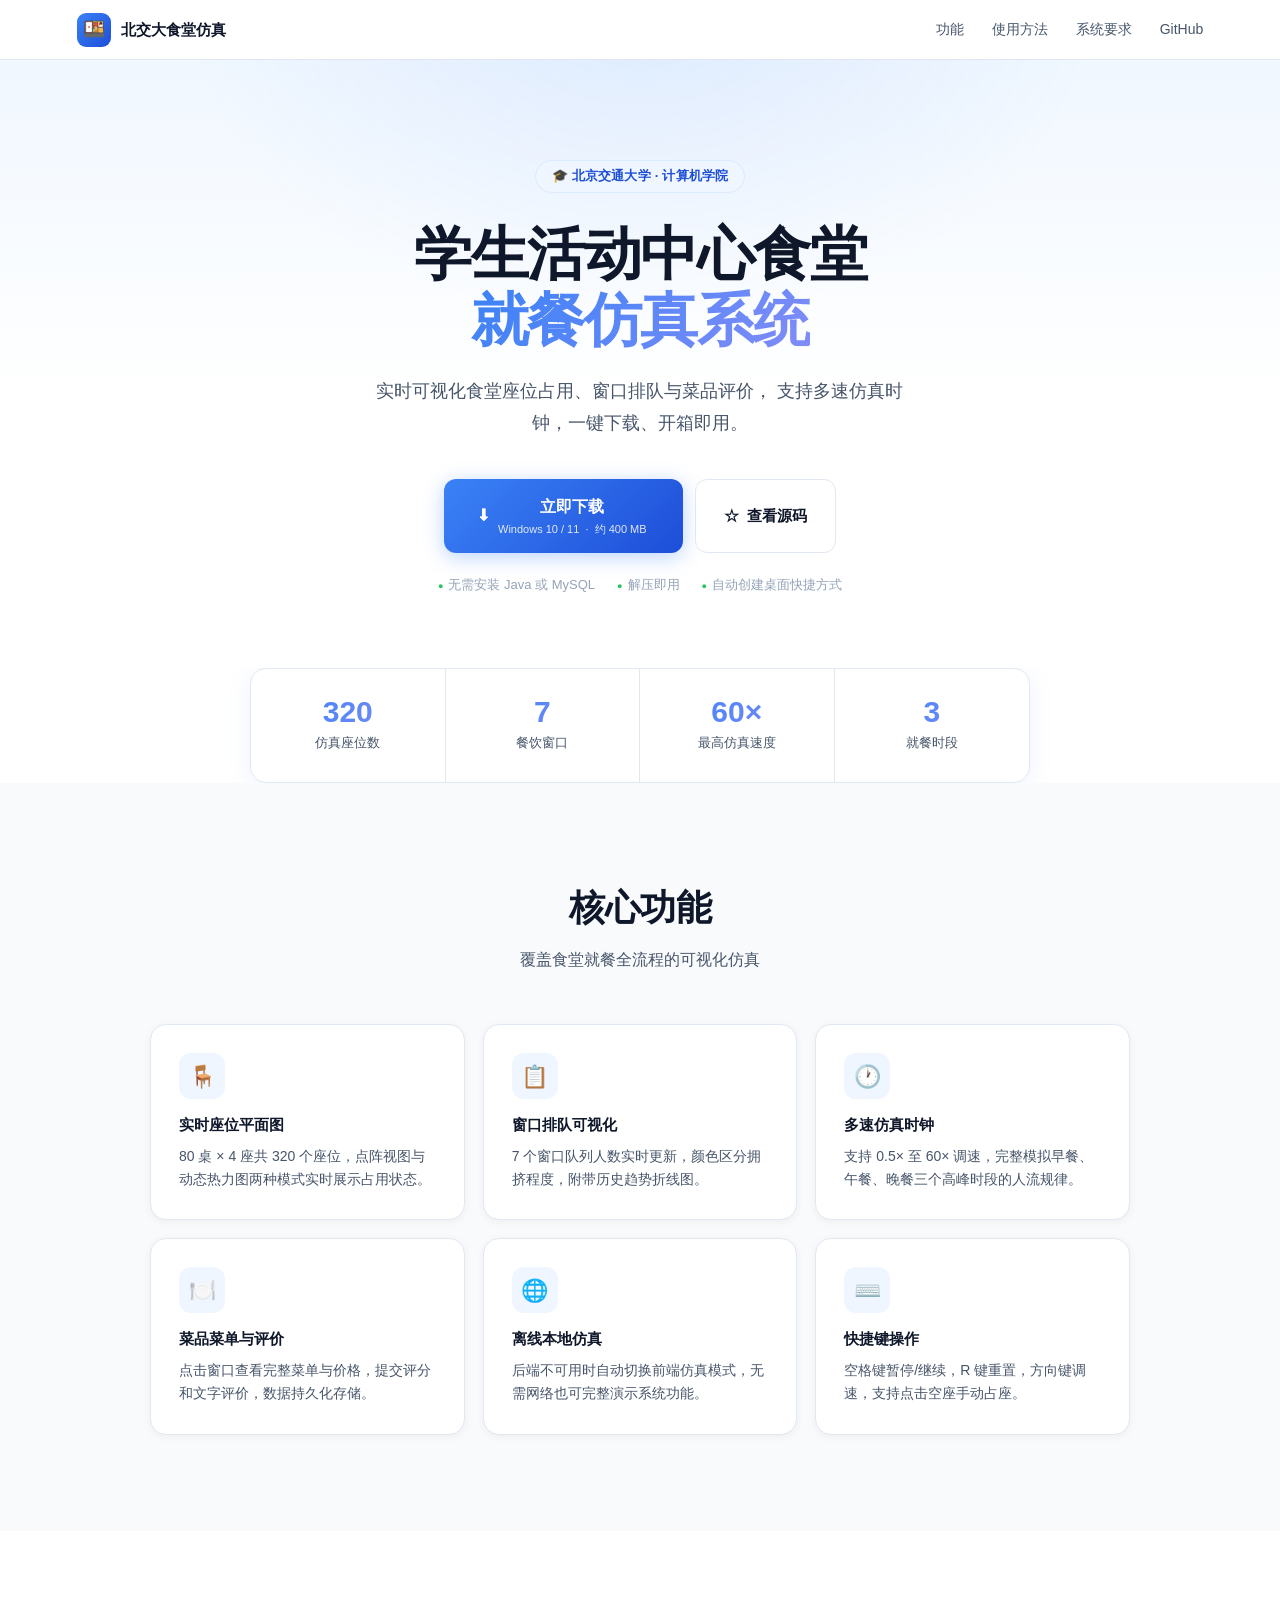
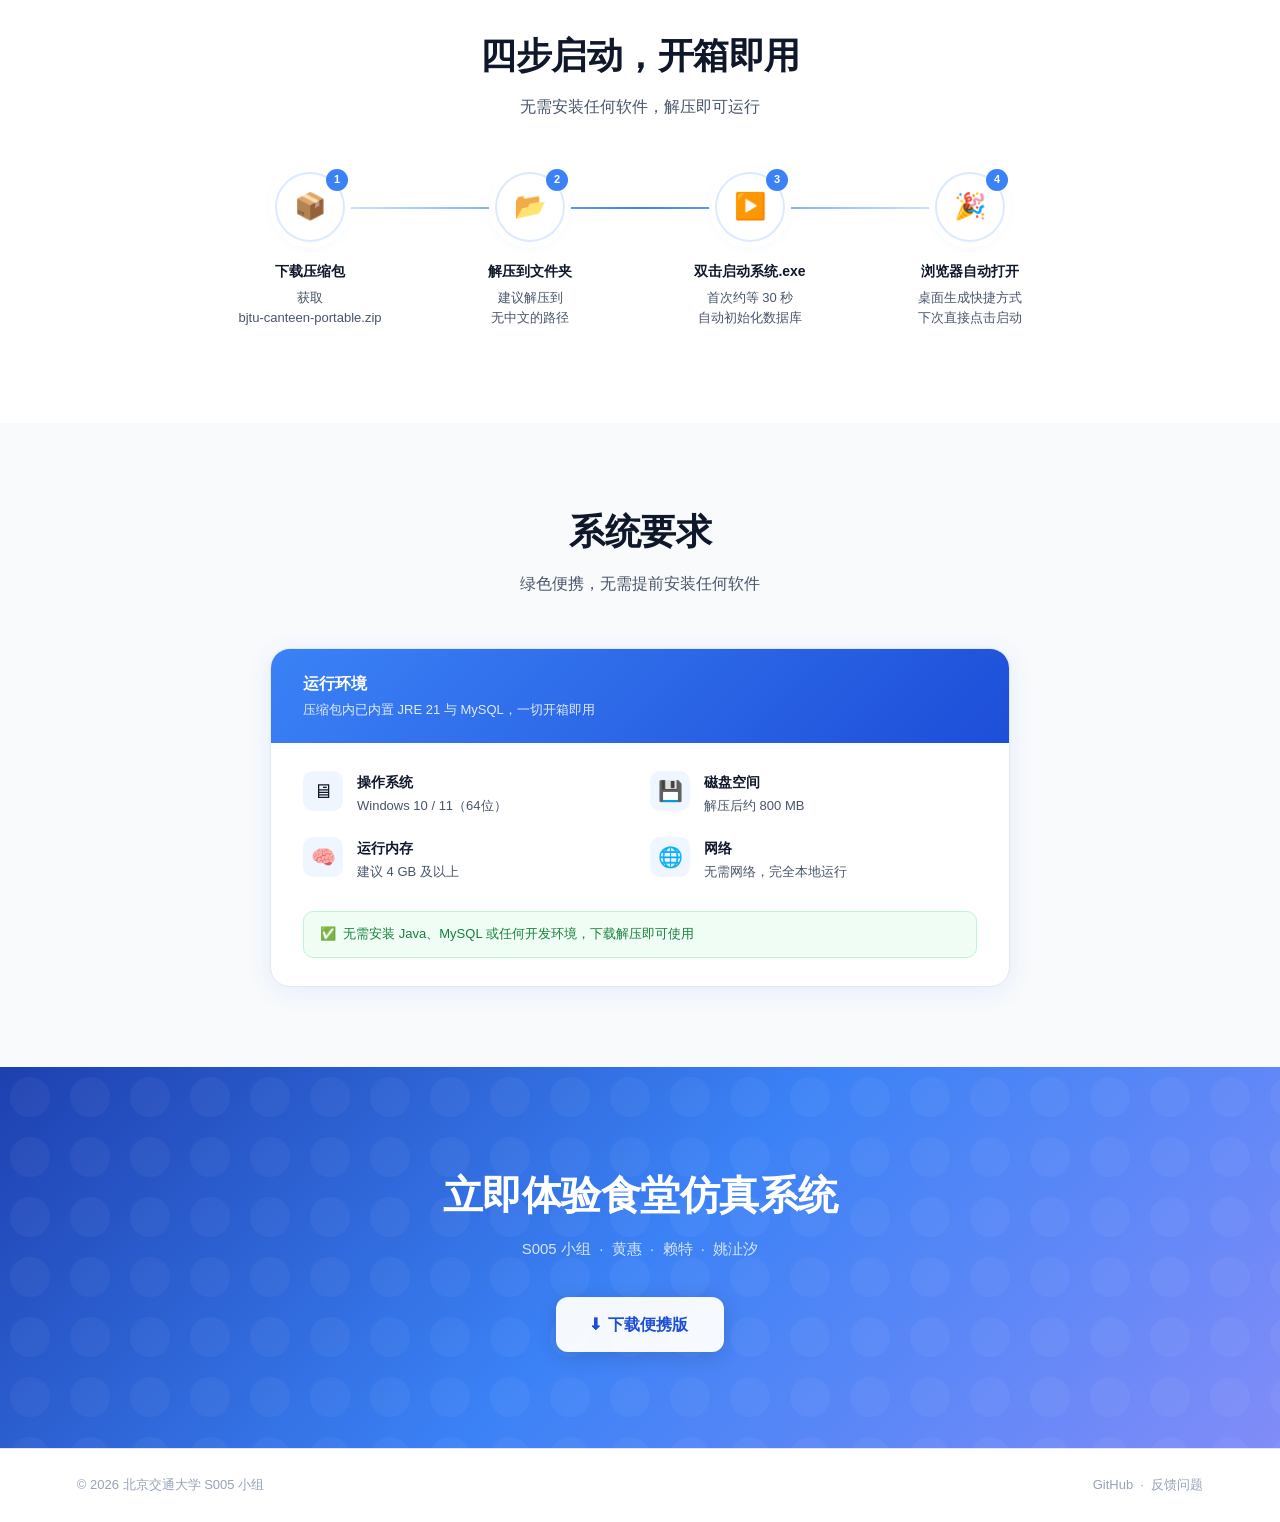
==== commit 4864876f: "redesign: light blue theme, remove college name, add CS dept Co-Authored-By: Claude Sonnet 4.6 <nore" ====
--- a/docs/index.html
+++ b/docs/index.html
@@ -8,24 +8,26 @@
 *, *::before, *::after { box-sizing: border-box; margin: 0; padding: 0; }
 
 :root {
-  --red: #e8192c;
-  --red2: #ff4d5e;
-  --bg: #ffffff;
-  --bg2: #f7f8fa;
-  --bg3: #eef0f4;
-  --text: #0f1115;
-  --text2: #4b5563;
-  --text3: #9ca3af;
-  --border: #e5e7eb;
-  --shadow: 0 4px 24px rgba(0,0,0,0.08);
-  --shadow2: 0 2px 8px rgba(0,0,0,0.06);
+  --blue:    #3b82f6;
+  --blue-dk: #1d4ed8;
+  --blue-lt: #60a5fa;
+  --blue-bg: #eff6ff;
+  --blue-b:  #dbeafe;
+  --text:    #0f172a;
+  --text2:   #475569;
+  --text3:   #94a3b8;
+  --bg:      #ffffff;
+  --bg2:     #f8fafc;
+  --border:  #e2e8f0;
+  --shadow:  0 4px 24px rgba(59,130,246,0.10);
+  --shadow2: 0 2px 8px rgba(0,0,0,0.05);
 }
 
 html { scroll-behavior: smooth; }
 body {
   background: var(--bg);
   color: var(--text);
-  font-family: -apple-system, "PingFang SC", "Microsoft YaHei", "Helvetica Neue", sans-serif;
+  font-family: -apple-system, "PingFang SC", "Microsoft YaHei", sans-serif;
   line-height: 1.6;
   -webkit-font-smoothing: antialiased;
 }
@@ -33,7 +35,7 @@
 /* ── 导航 ── */
 nav {
   position: sticky; top: 0; z-index: 100;
-  background: rgba(255,255,255,0.9);
+  background: rgba(255,255,255,0.92);
   backdrop-filter: blur(16px);
   border-bottom: 1px solid var(--border);
   padding: 0 6%;
@@ -47,54 +49,47 @@
 }
 .nav-logo {
   width: 34px; height: 34px; border-radius: 9px;
-  background: var(--red);
+  background: linear-gradient(135deg, var(--blue) 0%, var(--blue-dk) 100%);
   display: flex; align-items: center; justify-content: center;
   font-size: 18px;
 }
 .nav-links { display: flex; gap: 28px; }
 .nav-links a {
   color: var(--text2); text-decoration: none;
-  font-size: 14px; font-weight: 500;
-  transition: color .15s;
-}
-.nav-links a:hover { color: var(--text); }
+  font-size: 14px; font-weight: 500; transition: color .15s;
+}
+.nav-links a:hover { color: var(--blue); }
 
 /* ── Hero ── */
 .hero {
-  padding: 96px 6% 80px;
+  padding: 100px 6% 72px;
   text-align: center;
-  background: linear-gradient(180deg, #fff5f6 0%, #ffffff 100%);
+  background:
+    radial-gradient(ellipse 700px 500px at 50% -60px, rgba(59,130,246,0.10) 0%, transparent 65%),
+    linear-gradient(180deg, #f0f7ff 0%, #ffffff 55%);
   position: relative; overflow: hidden;
-}
-.hero::before {
-  content: '';
-  position: absolute; inset: 0;
-  background:
-    radial-gradient(ellipse 600px 400px at 50% -80px, rgba(232,25,44,0.08) 0%, transparent 70%);
-  pointer-events: none;
 }
 .hero-tag {
   display: inline-flex; align-items: center; gap: 6px;
-  background: #fff0f1; border: 1px solid #fecdd0;
-  color: var(--red); border-radius: 20px;
-  padding: 5px 14px; font-size: 13px; font-weight: 600;
-  margin-bottom: 28px;
+  background: var(--blue-bg); border: 1px solid var(--blue-b);
+  color: var(--blue-dk); border-radius: 20px;
+  padding: 5px 16px; font-size: 13px; font-weight: 600;
+  margin-bottom: 28px; letter-spacing: .2px;
 }
 .hero h1 {
-  font-size: clamp(32px, 5.5vw, 60px);
+  font-size: clamp(32px, 5.5vw, 58px);
   font-weight: 800; letter-spacing: -1.5px;
-  line-height: 1.15; color: var(--text);
-  margin-bottom: 22px;
+  line-height: 1.15; margin-bottom: 22px;
 }
 .hero h1 em {
-  font-style: normal; color: var(--red);
-  background: linear-gradient(135deg, var(--red) 0%, var(--red2) 100%);
+  font-style: normal;
+  background: linear-gradient(135deg, var(--blue) 0%, #818cf8 100%);
   -webkit-background-clip: text; -webkit-text-fill-color: transparent;
 }
 .hero-desc {
   font-size: clamp(15px, 2vw, 18px);
-  color: var(--text2); max-width: 560px;
-  margin: 0 auto 40px; line-height: 1.7;
+  color: var(--text2); max-width: 540px;
+  margin: 0 auto 40px; line-height: 1.75;
 }
 .hero-btns {
   display: flex; gap: 12px;
@@ -102,19 +97,17 @@
 }
 .btn-primary {
   display: inline-flex; align-items: center; gap: 10px;
-  background: var(--red);
-  background: linear-gradient(135deg, var(--red) 0%, #c8102e 100%);
+  background: linear-gradient(135deg, var(--blue) 0%, var(--blue-dk) 100%);
   color: #fff; text-decoration: none;
   padding: 15px 36px; border-radius: 12px;
   font-size: 16px; font-weight: 700;
-  box-shadow: 0 4px 20px rgba(232,25,44,0.30);
+  box-shadow: 0 4px 20px rgba(59,130,246,0.35);
   transition: transform .15s, box-shadow .15s;
 }
 .btn-primary:hover {
   transform: translateY(-2px);
-  box-shadow: 0 8px 28px rgba(232,25,44,0.40);
-}
-.btn-primary .icon { font-size: 18px; }
+  box-shadow: 0 8px 30px rgba(59,130,246,0.45);
+}
 .btn-primary small {
   display: block; font-size: 11px;
   font-weight: 400; opacity: .85; margin-top: 1px;
@@ -125,29 +118,23 @@
   color: var(--text); text-decoration: none;
   padding: 15px 28px; border-radius: 12px;
   font-size: 15px; font-weight: 600;
-  transition: border-color .15s, background .15s;
-}
-.btn-ghost:hover { border-color: #d1d5db; background: var(--bg2); }
-
+  transition: border-color .15s, box-shadow .15s;
+}
+.btn-ghost:hover { border-color: var(--blue-lt); box-shadow: 0 0 0 3px var(--blue-bg); }
 .hero-meta {
-  margin-top: 20px;
-  display: flex; justify-content: center; gap: 20px; flex-wrap: wrap;
+  margin-top: 22px;
+  display: flex; justify-content: center; gap: 22px; flex-wrap: wrap;
   font-size: 13px; color: var(--text3);
 }
 .hero-meta span { display: flex; align-items: center; gap: 5px; }
-.hero-meta .dot { color: #22c55e; font-size: 10px; }
-
-/* ── 数据统计栏 ── */
-.stats-bar {
-  padding: 0 6%;
-  margin-top: -1px;
-}
+.hero-meta .dot { color: #22c55e; font-size: 9px; }
+
+/* ── 统计栏 ── */
+.stats-bar { padding: 0 6%; }
 .stats-inner {
-  max-width: 800px; margin: 0 auto;
-  background: #fff;
-  border: 1px solid var(--border);
-  border-radius: 16px;
-  box-shadow: var(--shadow);
+  max-width: 780px; margin: 0 auto;
+  background: #fff; border: 1px solid var(--border);
+  border-radius: 16px; box-shadow: var(--shadow);
   display: grid; grid-template-columns: repeat(4, 1fr);
   overflow: hidden;
 }
@@ -157,107 +144,110 @@
 }
 .stat-item:last-child { border-right: none; }
 .stat-num {
-  font-size: 28px; font-weight: 800;
-  color: var(--red); line-height: 1;
+  font-size: 30px; font-weight: 800; line-height: 1;
   margin-bottom: 6px;
+  background: linear-gradient(135deg, var(--blue) 0%, #818cf8 100%);
+  -webkit-background-clip: text; -webkit-text-fill-color: transparent;
 }
 .stat-lbl { font-size: 13px; color: var(--text2); }
 
-/* ── 功能展示 ── */
+/* ── 功能 ── */
 .features-section { padding: 96px 6%; background: var(--bg2); }
-.section-head { text-align: center; margin-bottom: 56px; }
+.section-head { text-align: center; margin-bottom: 52px; }
 .section-head h2 {
-  font-size: clamp(24px, 3.5vw, 38px);
-  font-weight: 800; letter-spacing: -0.5px; margin-bottom: 12px;
+  font-size: clamp(24px, 3.5vw, 36px);
+  font-weight: 800; letter-spacing: -.5px; margin-bottom: 10px;
 }
 .section-head p { font-size: 16px; color: var(--text2); }
-
 .features-grid {
   display: grid;
   grid-template-columns: repeat(auto-fit, minmax(280px, 1fr));
-  gap: 20px; max-width: 1000px; margin: 0 auto;
+  gap: 18px; max-width: 980px; margin: 0 auto;
 }
 .feat-card {
   background: #fff; border-radius: 16px;
-  padding: 32px; border: 1px solid var(--border);
+  padding: 28px; border: 1px solid var(--border);
   box-shadow: var(--shadow2);
-  transition: transform .2s, box-shadow .2s;
+  transition: transform .2s, box-shadow .2s, border-color .2s;
 }
 .feat-card:hover {
   transform: translateY(-4px);
   box-shadow: var(--shadow);
+  border-color: var(--blue-b);
 }
 .feat-icon {
-  width: 48px; height: 48px; border-radius: 12px;
-  background: #fff0f1; display: flex; align-items: center;
-  justify-content: center; font-size: 24px;
-  margin-bottom: 16px;
-}
-.feat-card h3 { font-size: 16px; font-weight: 700; margin-bottom: 8px; }
-.feat-card p { font-size: 14px; color: var(--text2); line-height: 1.6; }
-
-/* ── 使用步骤 ── */
+  width: 46px; height: 46px; border-radius: 12px;
+  background: var(--blue-bg);
+  display: flex; align-items: center; justify-content: center;
+  font-size: 22px; margin-bottom: 14px;
+}
+.feat-card h3 { font-size: 15px; font-weight: 700; margin-bottom: 8px; }
+.feat-card p { font-size: 14px; color: var(--text2); line-height: 1.65; }
+
+/* ── 步骤 ── */
 .steps-section { padding: 96px 6%; }
-.steps-grid {
-  display: grid; grid-template-columns: repeat(auto-fit, minmax(200px, 1fr));
-  gap: 0; max-width: 900px; margin: 0 auto;
+.steps-row {
+  display: grid; grid-template-columns: repeat(4, 1fr);
+  gap: 0; max-width: 880px; margin: 0 auto;
   position: relative;
 }
-.steps-grid::after {
+.steps-row::before {
   content: '';
-  position: absolute; top: 36px; left: 10%; right: 10%; height: 2px;
-  background: linear-gradient(90deg, var(--red) 0%, #fecdd0 100%);
-  z-index: 0;
-}
-.step-card {
-  text-align: center; padding: 0 20px;
+  position: absolute; top: 35px; left: calc(12.5% + 10px); right: calc(12.5% + 10px);
+  height: 2px;
+  background: linear-gradient(90deg, var(--blue-b) 0%, var(--blue) 50%, var(--blue-b) 100%);
+}
+.step-item { text-align: center; padding: 0 16px; position: relative; }
+.step-circle {
+  width: 70px; height: 70px; border-radius: 50%;
+  background: #fff; border: 2px solid var(--blue-b);
+  display: flex; align-items: center; justify-content: center;
+  font-size: 26px; margin: 0 auto 18px;
+  box-shadow: 0 0 0 6px #fff, 0 2px 12px rgba(59,130,246,0.15);
   position: relative; z-index: 1;
-}
-.step-circle {
-  width: 72px; height: 72px; border-radius: 50%;
-  background: #fff; border: 2px solid var(--red);
-  display: flex; align-items: center; justify-content: center;
-  font-size: 28px; margin: 0 auto 20px;
-  box-shadow: 0 0 0 6px #fff;
-  position: relative;
-}
-.step-circle .step-n {
-  position: absolute; top: -4px; right: -4px;
+  transition: border-color .2s, box-shadow .2s;
+}
+.step-item:hover .step-circle {
+  border-color: var(--blue);
+  box-shadow: 0 0 0 6px #fff, 0 4px 20px rgba(59,130,246,0.25);
+}
+.step-num {
+  position: absolute; top: -5px; right: -5px;
   width: 22px; height: 22px; border-radius: 50%;
-  background: var(--red); color: #fff;
+  background: var(--blue); color: #fff;
   font-size: 11px; font-weight: 800;
   display: flex; align-items: center; justify-content: center;
 }
-.step-card h3 { font-size: 15px; font-weight: 700; margin-bottom: 6px; }
-.step-card p { font-size: 13px; color: var(--text2); line-height: 1.5; }
+.step-item h3 { font-size: 14px; font-weight: 700; margin-bottom: 6px; }
+.step-item p { font-size: 13px; color: var(--text2); line-height: 1.5; }
 
 /* ── 系统要求 ── */
 .req-section { padding: 80px 6%; background: var(--bg2); }
-.req-box {
-  max-width: 760px; margin: 0 auto;
+.req-card {
+  max-width: 740px; margin: 0 auto;
   background: #fff; border-radius: 20px;
-  border: 1px solid var(--border);
-  overflow: hidden; box-shadow: var(--shadow);
-}
-.req-header {
-  padding: 20px 32px;
-  background: linear-gradient(135deg, var(--red) 0%, #c8102e 100%);
+  border: 1px solid var(--border); overflow: hidden;
+  box-shadow: var(--shadow);
+}
+.req-top {
+  padding: 22px 32px;
+  background: linear-gradient(135deg, var(--blue) 0%, var(--blue-dk) 100%);
   color: #fff;
 }
-.req-header h3 { font-size: 16px; font-weight: 700; }
-.req-header p { font-size: 13px; opacity: .85; margin-top: 2px; }
-.req-body { padding: 32px; display: grid; grid-template-columns: 1fr 1fr; gap: 20px; }
-.req-item { display: flex; gap: 14px; align-items: flex-start; }
-.req-item .ico {
+.req-top h3 { font-size: 16px; font-weight: 700; }
+.req-top p { font-size: 13px; opacity: .85; margin-top: 3px; }
+.req-grid { padding: 28px 32px; display: grid; grid-template-columns: 1fr 1fr; gap: 20px; }
+.req-row { display: flex; gap: 14px; align-items: flex-start; }
+.req-ico {
   width: 40px; height: 40px; border-radius: 10px;
-  background: var(--bg2); display: flex;
+  background: var(--blue-bg); display: flex;
   align-items: center; justify-content: center;
   font-size: 20px; flex-shrink: 0;
 }
-.req-item h4 { font-size: 14px; font-weight: 700; margin-bottom: 3px; }
-.req-item p { font-size: 13px; color: var(--text2); }
+.req-row h4 { font-size: 14px; font-weight: 700; margin-bottom: 3px; }
+.req-row p { font-size: 13px; color: var(--text2); }
 .req-tip {
-  margin: 0 32px 32px;
+  margin: 0 32px 28px;
   background: #f0fdf4; border: 1px solid #bbf7d0;
   border-radius: 10px; padding: 12px 16px;
   font-size: 13px; color: #15803d;
@@ -267,17 +257,23 @@
 /* ── CTA ── */
 .cta-section {
   padding: 96px 6%; text-align: center;
-  background: linear-gradient(135deg, var(--red) 0%, #c8102e 100%);
-  color: #fff;
-}
+  background: linear-gradient(135deg, #1e40af 0%, #3b82f6 50%, #818cf8 100%);
+  color: #fff; position: relative; overflow: hidden;
+}
+.cta-section::before {
+  content: '';
+  position: absolute; inset: 0;
+  background: url("data:image/svg+xml,%3Csvg width='60' height='60' viewBox='0 0 60 60' xmlns='http://www.w3.org/2000/svg'%3E%3Cg fill='none' fill-rule='evenodd'%3E%3Cg fill='%23ffffff' fill-opacity='0.04'%3E%3Ccircle cx='30' cy='30' r='20'/%3E%3C/g%3E%3C/g%3E%3C/svg%3E");
+}
+.cta-inner { position: relative; z-index: 1; }
 .cta-section h2 {
   font-size: clamp(24px, 4vw, 40px);
-  font-weight: 800; letter-spacing: -0.5px; margin-bottom: 12px;
-}
-.cta-section p { font-size: 16px; opacity: .85; margin-bottom: 36px; }
+  font-weight: 800; letter-spacing: -.5px; margin-bottom: 10px;
+}
+.cta-section p { font-size: 15px; opacity: .80; margin-bottom: 36px; }
 .btn-white {
   display: inline-flex; align-items: center; gap: 10px;
-  background: #fff; color: var(--red);
+  background: rgba(255,255,255,0.95); color: var(--blue-dk);
   text-decoration: none; padding: 15px 36px;
   border-radius: 12px; font-size: 16px; font-weight: 700;
   box-shadow: 0 4px 20px rgba(0,0,0,0.15);
@@ -285,25 +281,26 @@
 }
 .btn-white:hover {
   transform: translateY(-2px);
-  box-shadow: 0 8px 28px rgba(0,0,0,0.25);
+  box-shadow: 0 8px 28px rgba(0,0,0,0.22);
 }
 
 /* ── Footer ── */
 footer {
-  padding: 28px 6%;
+  padding: 26px 6%;
+  border-top: 1px solid var(--border);
   display: flex; align-items: center; justify-content: space-between;
-  border-top: 1px solid var(--border);
+  flex-wrap: wrap; gap: 10px;
   font-size: 13px; color: var(--text3);
-  flex-wrap: wrap; gap: 10px;
 }
 footer a { color: var(--text3); text-decoration: none; }
-footer a:hover { color: var(--text2); }
-
-@media (max-width: 640px) {
+footer a:hover { color: var(--blue); }
+
+@media (max-width: 700px) {
   .stats-inner { grid-template-columns: repeat(2, 1fr); }
   .stat-item:nth-child(2) { border-right: none; }
-  .steps-grid::after { display: none; }
-  .req-body { grid-template-columns: 1fr; }
+  .steps-row { grid-template-columns: repeat(2, 1fr); gap: 24px; }
+  .steps-row::before { display: none; }
+  .req-grid { grid-template-columns: 1fr; }
   .nav-links { display: none; }
 }
 </style>
@@ -326,7 +323,7 @@
 
 <!-- Hero -->
 <section class="hero">
-  <div class="hero-tag">🎓 北京交通大学 · 经济管理学院综合实训</div>
+  <div class="hero-tag">🎓 北京交通大学 · 计算机学院</div>
   <h1>学生活动中心食堂<br><em>就餐仿真系统</em></h1>
   <p class="hero-desc">
     实时可视化食堂座位占用、窗口排队与菜品评价，
@@ -335,10 +332,10 @@
   <div class="hero-btns">
     <a class="btn-primary"
        href="https://github.com/huih99061-source/bjtu-canteen/releases/latest/download/bjtu-canteen-portable.zip">
-      <span class="icon">⬇</span>
+      <span>⬇</span>
       <span>
         立即下载
-        <small>Windows 10 / 11 · 约 400 MB</small>
+        <small>Windows 10 / 11 &nbsp;·&nbsp; 约 400 MB</small>
       </span>
     </a>
     <a class="btn-ghost"
@@ -354,7 +351,7 @@
   </div>
 </section>
 
-<!-- 数据栏 -->
+<!-- 统计栏 -->
 <div class="stats-bar">
   <div class="stats-inner">
     <div class="stat-item">
@@ -386,12 +383,12 @@
     <div class="feat-card">
       <div class="feat-icon">🪑</div>
       <h3>实时座位平面图</h3>
-      <p>80 桌 × 4 座共 320 个座位，支持点阵视图与动态热力图两种模式实时展示占用状态。</p>
+      <p>80 桌 × 4 座共 320 个座位，点阵视图与动态热力图两种模式实时展示占用状态。</p>
     </div>
     <div class="feat-card">
       <div class="feat-icon">📋</div>
       <h3>窗口排队可视化</h3>
-      <p>7 个窗口队列人数实时更新，颜色区分拥挤程度，并附带历史趋势折线图。</p>
+      <p>7 个窗口队列人数实时更新，颜色区分拥挤程度，附带历史趋势折线图。</p>
     </div>
     <div class="feat-card">
       <div class="feat-icon">🕐</div>
@@ -419,40 +416,40 @@
 <!-- 步骤 -->
 <section class="steps-section" id="steps">
   <div class="section-head">
-    <h2>四步启动</h2>
-    <p>无需安装任何软件，解压即用</p>
-  </div>
-  <div class="steps-grid">
-    <div class="step-card">
+    <h2>四步启动，开箱即用</h2>
+    <p>无需安装任何软件，解压即可运行</p>
+  </div>
+  <div class="steps-row">
+    <div class="step-item">
       <div class="step-circle">
-        <span>📦</span>
-        <span class="step-n">1</span>
+        📦
+        <span class="step-num">1</span>
       </div>
       <h3>下载压缩包</h3>
-      <p>点击下载按钮获取<br>bjtu-canteen-portable.zip</p>
-    </div>
-    <div class="step-card">
+      <p>获取<br>bjtu-canteen-portable.zip</p>
+    </div>
+    <div class="step-item">
       <div class="step-circle">
-        <span>📂</span>
-        <span class="step-n">2</span>
+        📂
+        <span class="step-num">2</span>
       </div>
       <h3>解压到文件夹</h3>
-      <p>右键解压到任意位置<br>建议路径不含中文</p>
-    </div>
-    <div class="step-card">
+      <p>建议解压到<br>无中文的路径</p>
+    </div>
+    <div class="step-item">
       <div class="step-circle">
-        <span>▶️</span>
-        <span class="step-n">3</span>
+        ▶️
+        <span class="step-num">3</span>
       </div>
       <h3>双击启动系统.exe</h3>
       <p>首次约等 30 秒<br>自动初始化数据库</p>
     </div>
-    <div class="step-card">
+    <div class="step-item">
       <div class="step-circle">
-        <span>🎉</span>
-        <span class="step-n">4</span>
-      </div>
-      <h3>自动打开浏览器</h3>
+        🎉
+        <span class="step-num">4</span>
+      </div>
+      <h3>浏览器自动打开</h3>
       <p>桌面生成快捷方式<br>下次直接点击启动</p>
     </div>
   </div>
@@ -464,35 +461,35 @@
     <h2>系统要求</h2>
     <p>绿色便携，无需提前安装任何软件</p>
   </div>
-  <div class="req-box">
-    <div class="req-header">
+  <div class="req-card">
+    <div class="req-top">
       <h3>运行环境</h3>
       <p>压缩包内已内置 JRE 21 与 MySQL，一切开箱即用</p>
     </div>
-    <div class="req-body">
-      <div class="req-item">
-        <div class="ico">🖥</div>
+    <div class="req-grid">
+      <div class="req-row">
+        <div class="req-ico">🖥</div>
         <div>
           <h4>操作系统</h4>
           <p>Windows 10 / 11（64位）</p>
         </div>
       </div>
-      <div class="req-item">
-        <div class="ico">💾</div>
+      <div class="req-row">
+        <div class="req-ico">💾</div>
         <div>
           <h4>磁盘空间</h4>
           <p>解压后约 800 MB</p>
         </div>
       </div>
-      <div class="req-item">
-        <div class="ico">🧠</div>
+      <div class="req-row">
+        <div class="req-ico">🧠</div>
         <div>
           <h4>运行内存</h4>
           <p>建议 4 GB 及以上</p>
         </div>
       </div>
-      <div class="req-item">
-        <div class="ico">🌐</div>
+      <div class="req-row">
+        <div class="req-ico">🌐</div>
         <div>
           <h4>网络</h4>
           <p>无需网络，完全本地运行</p>
@@ -500,24 +497,26 @@
       </div>
     </div>
     <div class="req-tip">
-      ✅ &nbsp;无需安装 Java、MySQL 或任何开发环境，下载即可使用
+      ✅ &nbsp;无需安装 Java、MySQL 或任何开发环境，下载解压即可使用
     </div>
   </div>
 </section>
 
 <!-- CTA -->
 <section class="cta-section">
-  <h2>立即体验食堂仿真系统</h2>
-  <p>S005 小组 &nbsp;·&nbsp; 黄惠 &nbsp;·&nbsp; 赖特 &nbsp;·&nbsp; 姚沚汐</p>
-  <a class="btn-white"
-     href="https://github.com/huih99061-source/bjtu-canteen/releases/latest/download/bjtu-canteen-portable.zip">
-    <span>⬇</span> 下载便携版
-  </a>
+  <div class="cta-inner">
+    <h2>立即体验食堂仿真系统</h2>
+    <p>S005 小组 &nbsp;·&nbsp; 黄惠 &nbsp;·&nbsp; 赖特 &nbsp;·&nbsp; 姚沚汐</p>
+    <a class="btn-white"
+       href="https://github.com/huih99061-source/bjtu-canteen/releases/latest/download/bjtu-canteen-portable.zip">
+      ⬇ &nbsp;下载便携版
+    </a>
+  </div>
 </section>
 
 <!-- Footer -->
 <footer>
-  <span>© 2026 北京交通大学经济管理学院 S005 小组</span>
+  <span>© 2026 北京交通大学 S005 小组</span>
   <span>
     <a href="https://github.com/huih99061-source/bjtu-canteen" target="_blank">GitHub</a>
     &nbsp;·&nbsp;
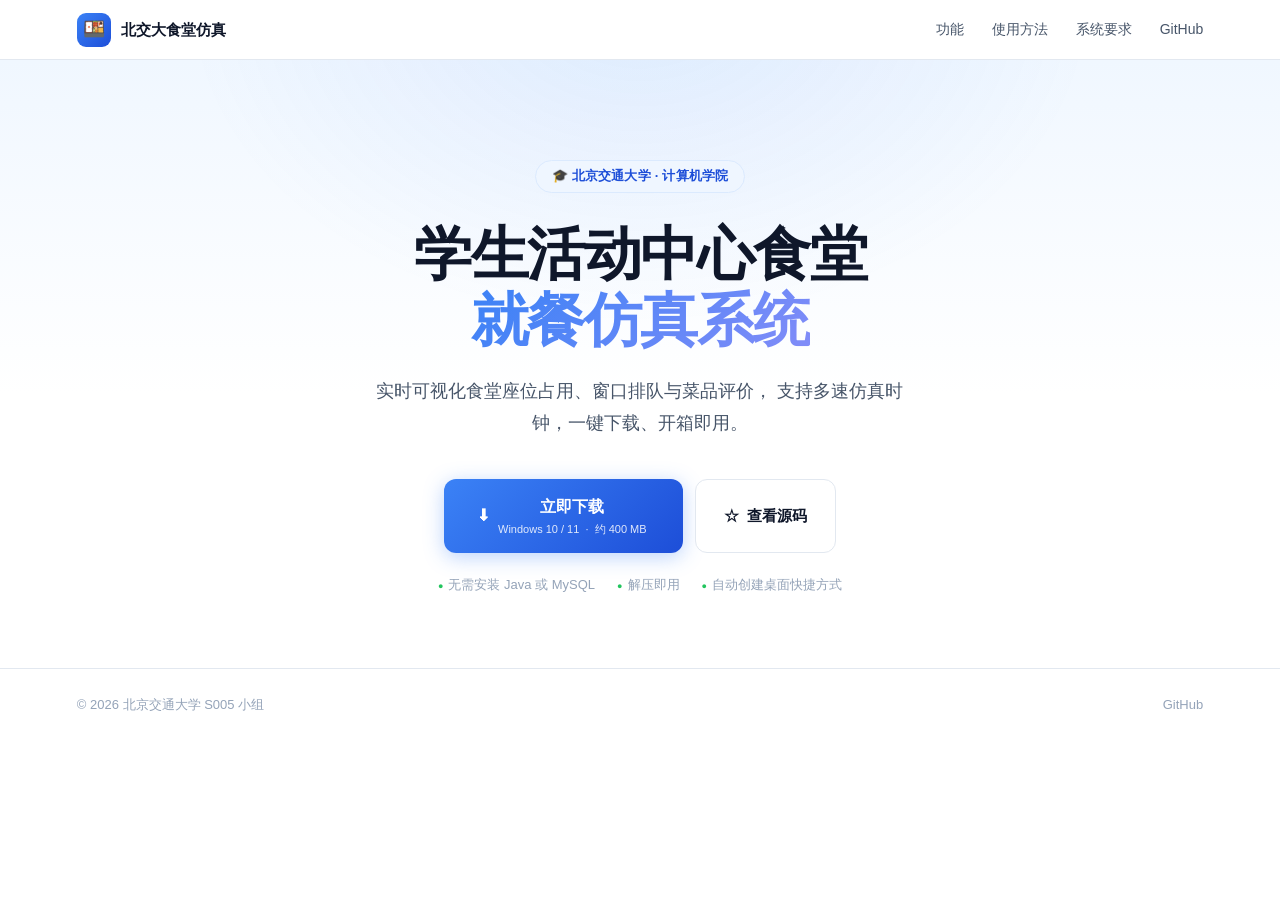
==== commit b2ebefa9: "rename exe to 食堂仿真系统.exe, strip page content below download btn Co-Authored-By: Claude Sonnet 4.6 <n" ====
--- a/docs/index.html
+++ b/docs/index.html
@@ -351,176 +351,10 @@
   </div>
 </section>
 
-<!-- 统计栏 -->
-<div class="stats-bar">
-  <div class="stats-inner">
-    <div class="stat-item">
-      <div class="stat-num">320</div>
-      <div class="stat-lbl">仿真座位数</div>
-    </div>
-    <div class="stat-item">
-      <div class="stat-num">7</div>
-      <div class="stat-lbl">餐饮窗口</div>
-    </div>
-    <div class="stat-item">
-      <div class="stat-num">60×</div>
-      <div class="stat-lbl">最高仿真速度</div>
-    </div>
-    <div class="stat-item">
-      <div class="stat-num">3</div>
-      <div class="stat-lbl">就餐时段</div>
-    </div>
-  </div>
-</div>
-
-<!-- 功能 -->
-<section class="features-section" id="features">
-  <div class="section-head">
-    <h2>核心功能</h2>
-    <p>覆盖食堂就餐全流程的可视化仿真</p>
-  </div>
-  <div class="features-grid">
-    <div class="feat-card">
-      <div class="feat-icon">🪑</div>
-      <h3>实时座位平面图</h3>
-      <p>80 桌 × 4 座共 320 个座位，点阵视图与动态热力图两种模式实时展示占用状态。</p>
-    </div>
-    <div class="feat-card">
-      <div class="feat-icon">📋</div>
-      <h3>窗口排队可视化</h3>
-      <p>7 个窗口队列人数实时更新，颜色区分拥挤程度，附带历史趋势折线图。</p>
-    </div>
-    <div class="feat-card">
-      <div class="feat-icon">🕐</div>
-      <h3>多速仿真时钟</h3>
-      <p>支持 0.5× 至 60× 调速，完整模拟早餐、午餐、晚餐三个高峰时段的人流规律。</p>
-    </div>
-    <div class="feat-card">
-      <div class="feat-icon">🍽️</div>
-      <h3>菜品菜单与评价</h3>
-      <p>点击窗口查看完整菜单与价格，提交评分和文字评价，数据持久化存储。</p>
-    </div>
-    <div class="feat-card">
-      <div class="feat-icon">🌐</div>
-      <h3>离线本地仿真</h3>
-      <p>后端不可用时自动切换前端仿真模式，无需网络也可完整演示系统功能。</p>
-    </div>
-    <div class="feat-card">
-      <div class="feat-icon">⌨️</div>
-      <h3>快捷键操作</h3>
-      <p>空格键暂停/继续，R 键重置，方向键调速，支持点击空座手动占座。</p>
-    </div>
-  </div>
-</section>
-
-<!-- 步骤 -->
-<section class="steps-section" id="steps">
-  <div class="section-head">
-    <h2>四步启动，开箱即用</h2>
-    <p>无需安装任何软件，解压即可运行</p>
-  </div>
-  <div class="steps-row">
-    <div class="step-item">
-      <div class="step-circle">
-        📦
-        <span class="step-num">1</span>
-      </div>
-      <h3>下载压缩包</h3>
-      <p>获取<br>bjtu-canteen-portable.zip</p>
-    </div>
-    <div class="step-item">
-      <div class="step-circle">
-        📂
-        <span class="step-num">2</span>
-      </div>
-      <h3>解压到文件夹</h3>
-      <p>建议解压到<br>无中文的路径</p>
-    </div>
-    <div class="step-item">
-      <div class="step-circle">
-        ▶️
-        <span class="step-num">3</span>
-      </div>
-      <h3>双击启动系统.exe</h3>
-      <p>首次约等 30 秒<br>自动初始化数据库</p>
-    </div>
-    <div class="step-item">
-      <div class="step-circle">
-        🎉
-        <span class="step-num">4</span>
-      </div>
-      <h3>浏览器自动打开</h3>
-      <p>桌面生成快捷方式<br>下次直接点击启动</p>
-    </div>
-  </div>
-</section>
-
-<!-- 系统要求 -->
-<section class="req-section" id="requirements">
-  <div class="section-head">
-    <h2>系统要求</h2>
-    <p>绿色便携，无需提前安装任何软件</p>
-  </div>
-  <div class="req-card">
-    <div class="req-top">
-      <h3>运行环境</h3>
-      <p>压缩包内已内置 JRE 21 与 MySQL，一切开箱即用</p>
-    </div>
-    <div class="req-grid">
-      <div class="req-row">
-        <div class="req-ico">🖥</div>
-        <div>
-          <h4>操作系统</h4>
-          <p>Windows 10 / 11（64位）</p>
-        </div>
-      </div>
-      <div class="req-row">
-        <div class="req-ico">💾</div>
-        <div>
-          <h4>磁盘空间</h4>
-          <p>解压后约 800 MB</p>
-        </div>
-      </div>
-      <div class="req-row">
-        <div class="req-ico">🧠</div>
-        <div>
-          <h4>运行内存</h4>
-          <p>建议 4 GB 及以上</p>
-        </div>
-      </div>
-      <div class="req-row">
-        <div class="req-ico">🌐</div>
-        <div>
-          <h4>网络</h4>
-          <p>无需网络，完全本地运行</p>
-        </div>
-      </div>
-    </div>
-    <div class="req-tip">
-      ✅ &nbsp;无需安装 Java、MySQL 或任何开发环境，下载解压即可使用
-    </div>
-  </div>
-</section>
-
-<!-- CTA -->
-<section class="cta-section">
-  <div class="cta-inner">
-    <h2>立即体验食堂仿真系统</h2>
-    <p>S005 小组 &nbsp;·&nbsp; 黄惠 &nbsp;·&nbsp; 赖特 &nbsp;·&nbsp; 姚沚汐</p>
-    <a class="btn-white"
-       href="https://github.com/huih99061-source/bjtu-canteen/releases/latest/download/bjtu-canteen-portable.zip">
-      ⬇ &nbsp;下载便携版
-    </a>
-  </div>
-</section>
-
-<!-- Footer -->
 <footer>
   <span>© 2026 北京交通大学 S005 小组</span>
   <span>
     <a href="https://github.com/huih99061-source/bjtu-canteen" target="_blank">GitHub</a>
-    &nbsp;·&nbsp;
-    <a href="https://github.com/huih99061-source/bjtu-canteen/issues" target="_blank">反馈问题</a>
   </span>
 </footer>
 
